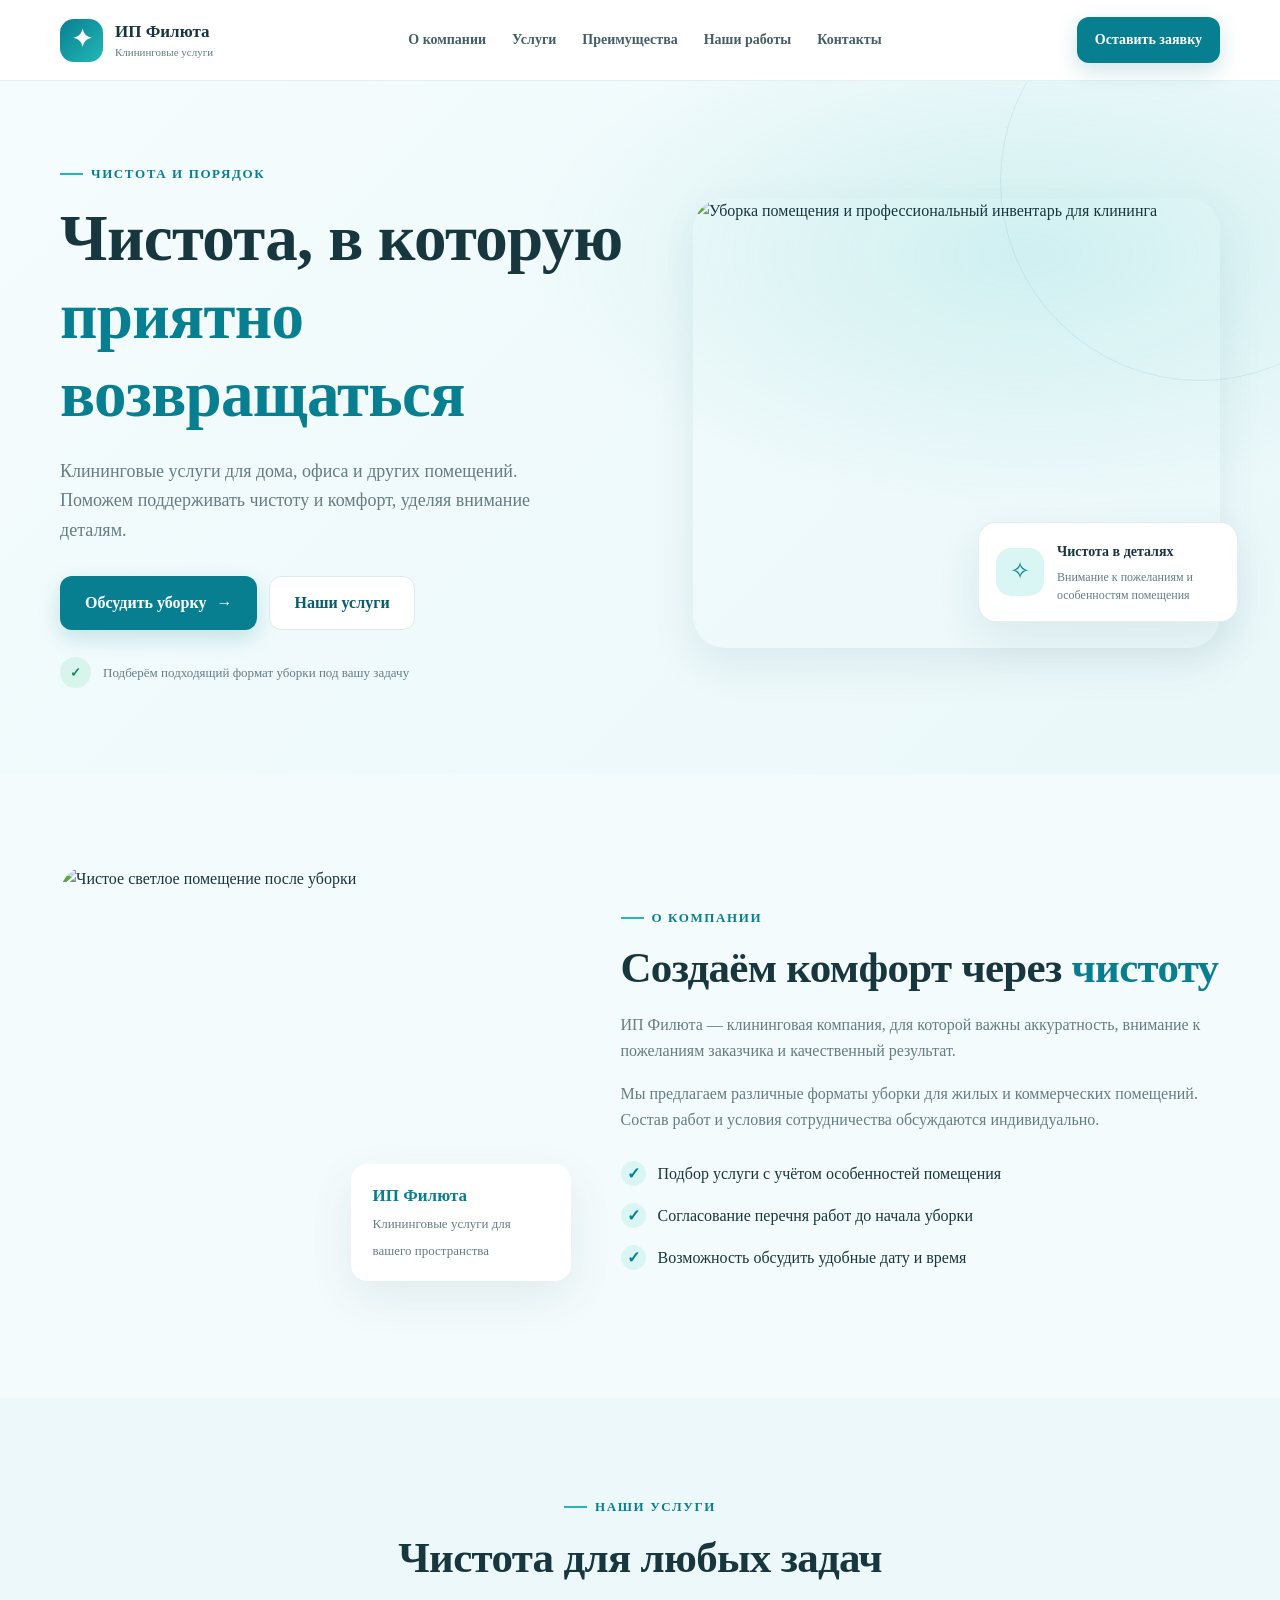
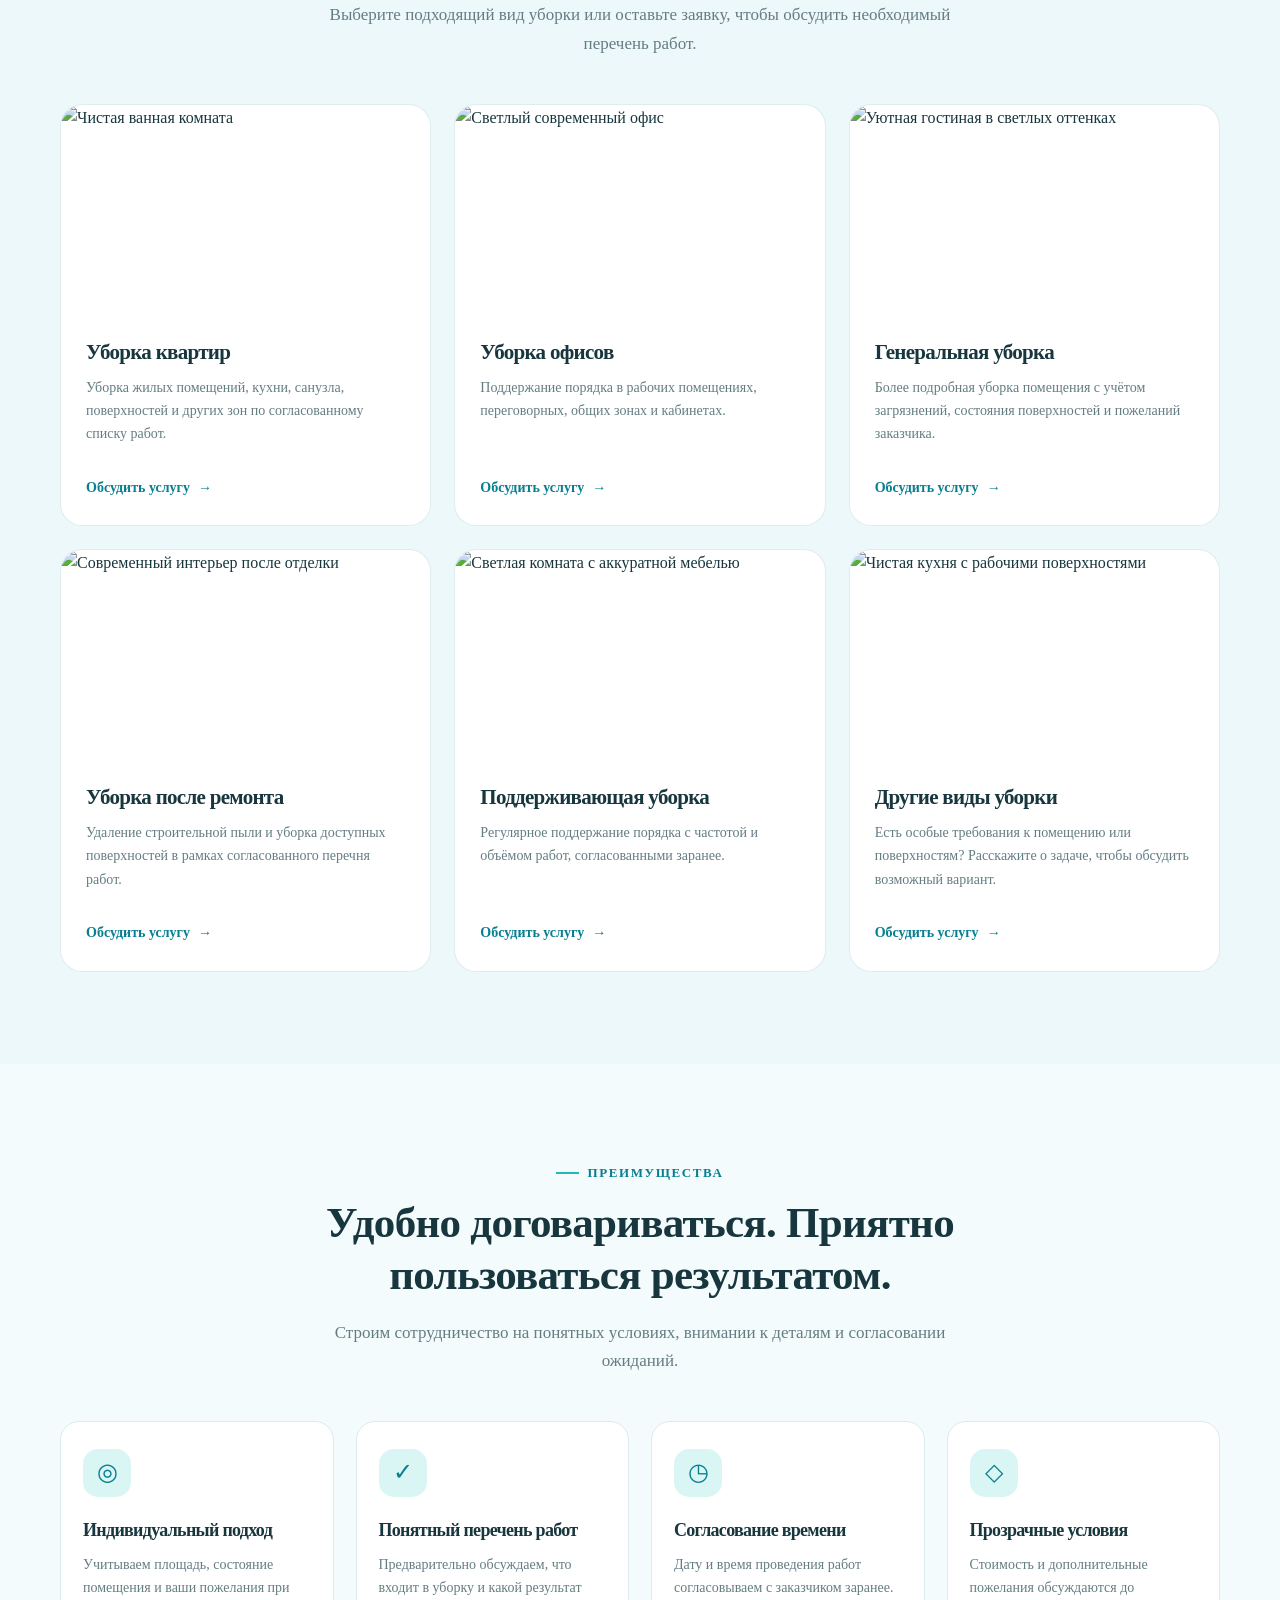
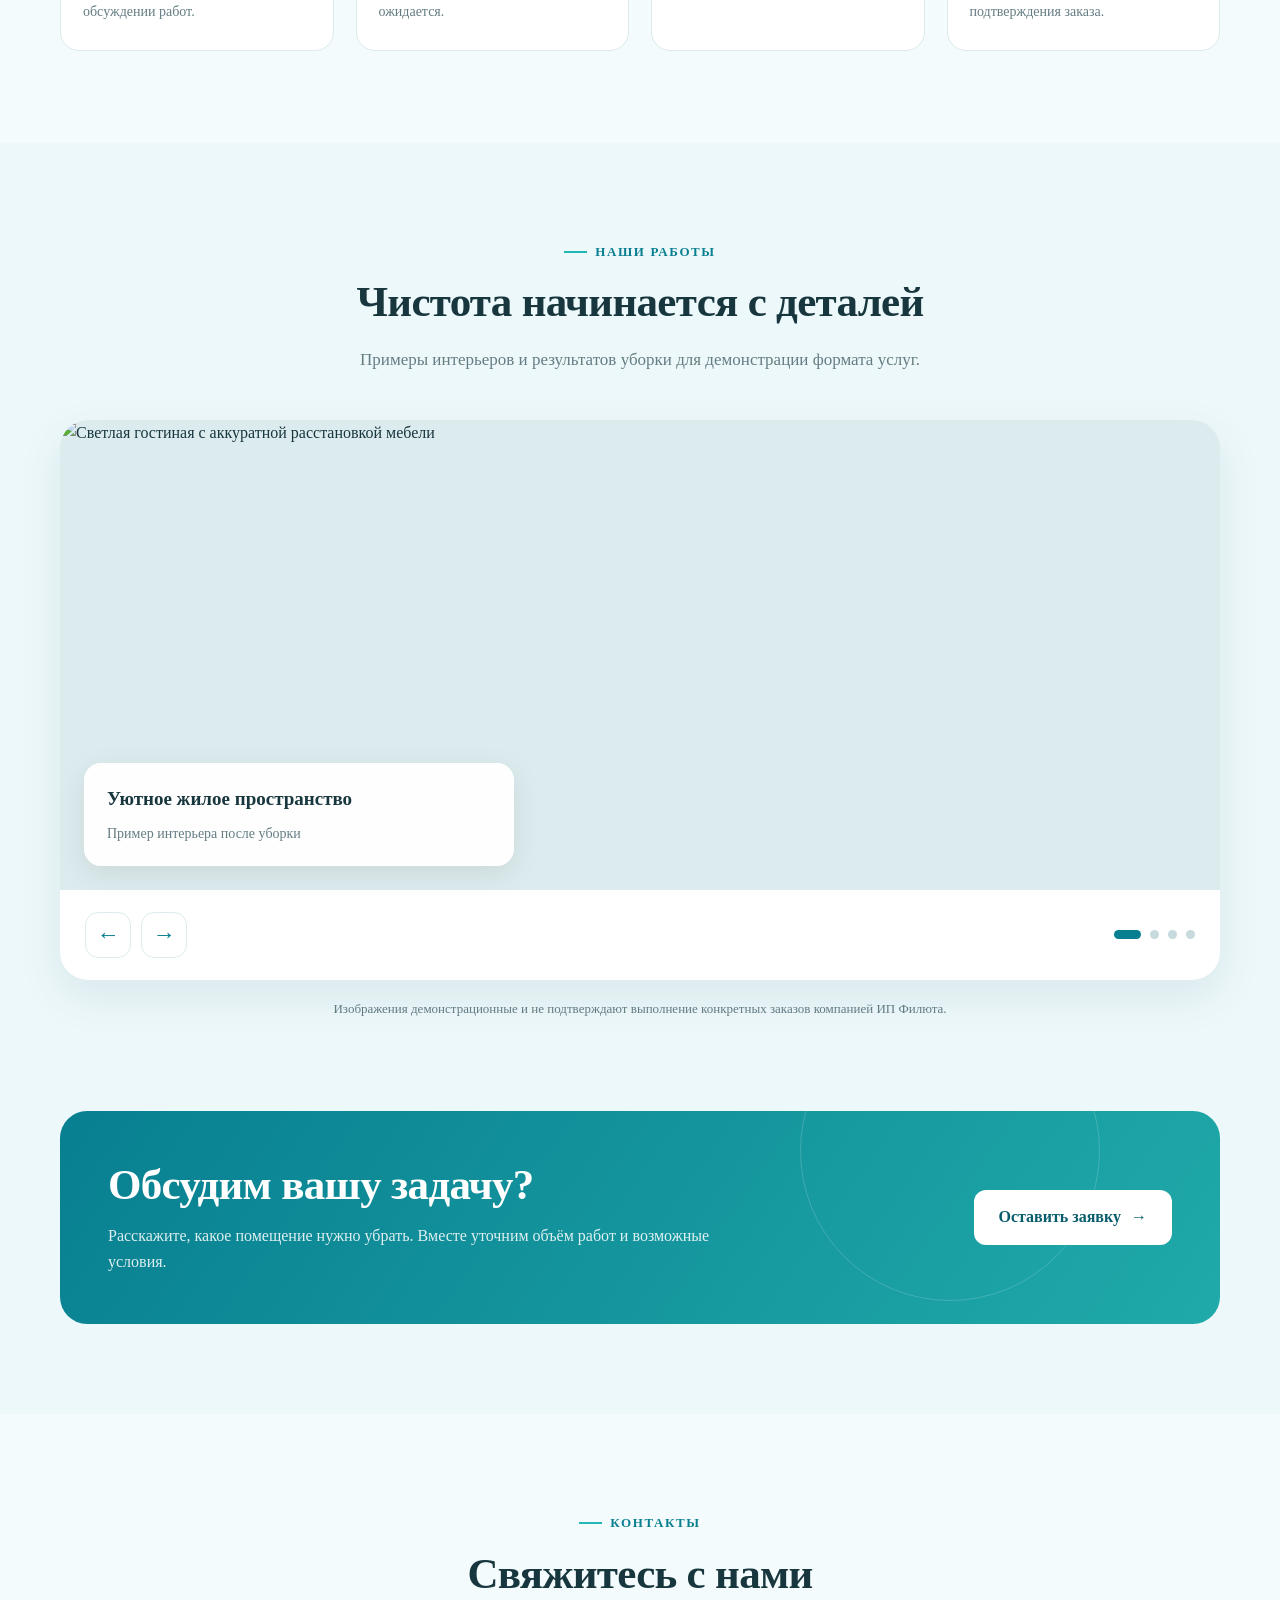
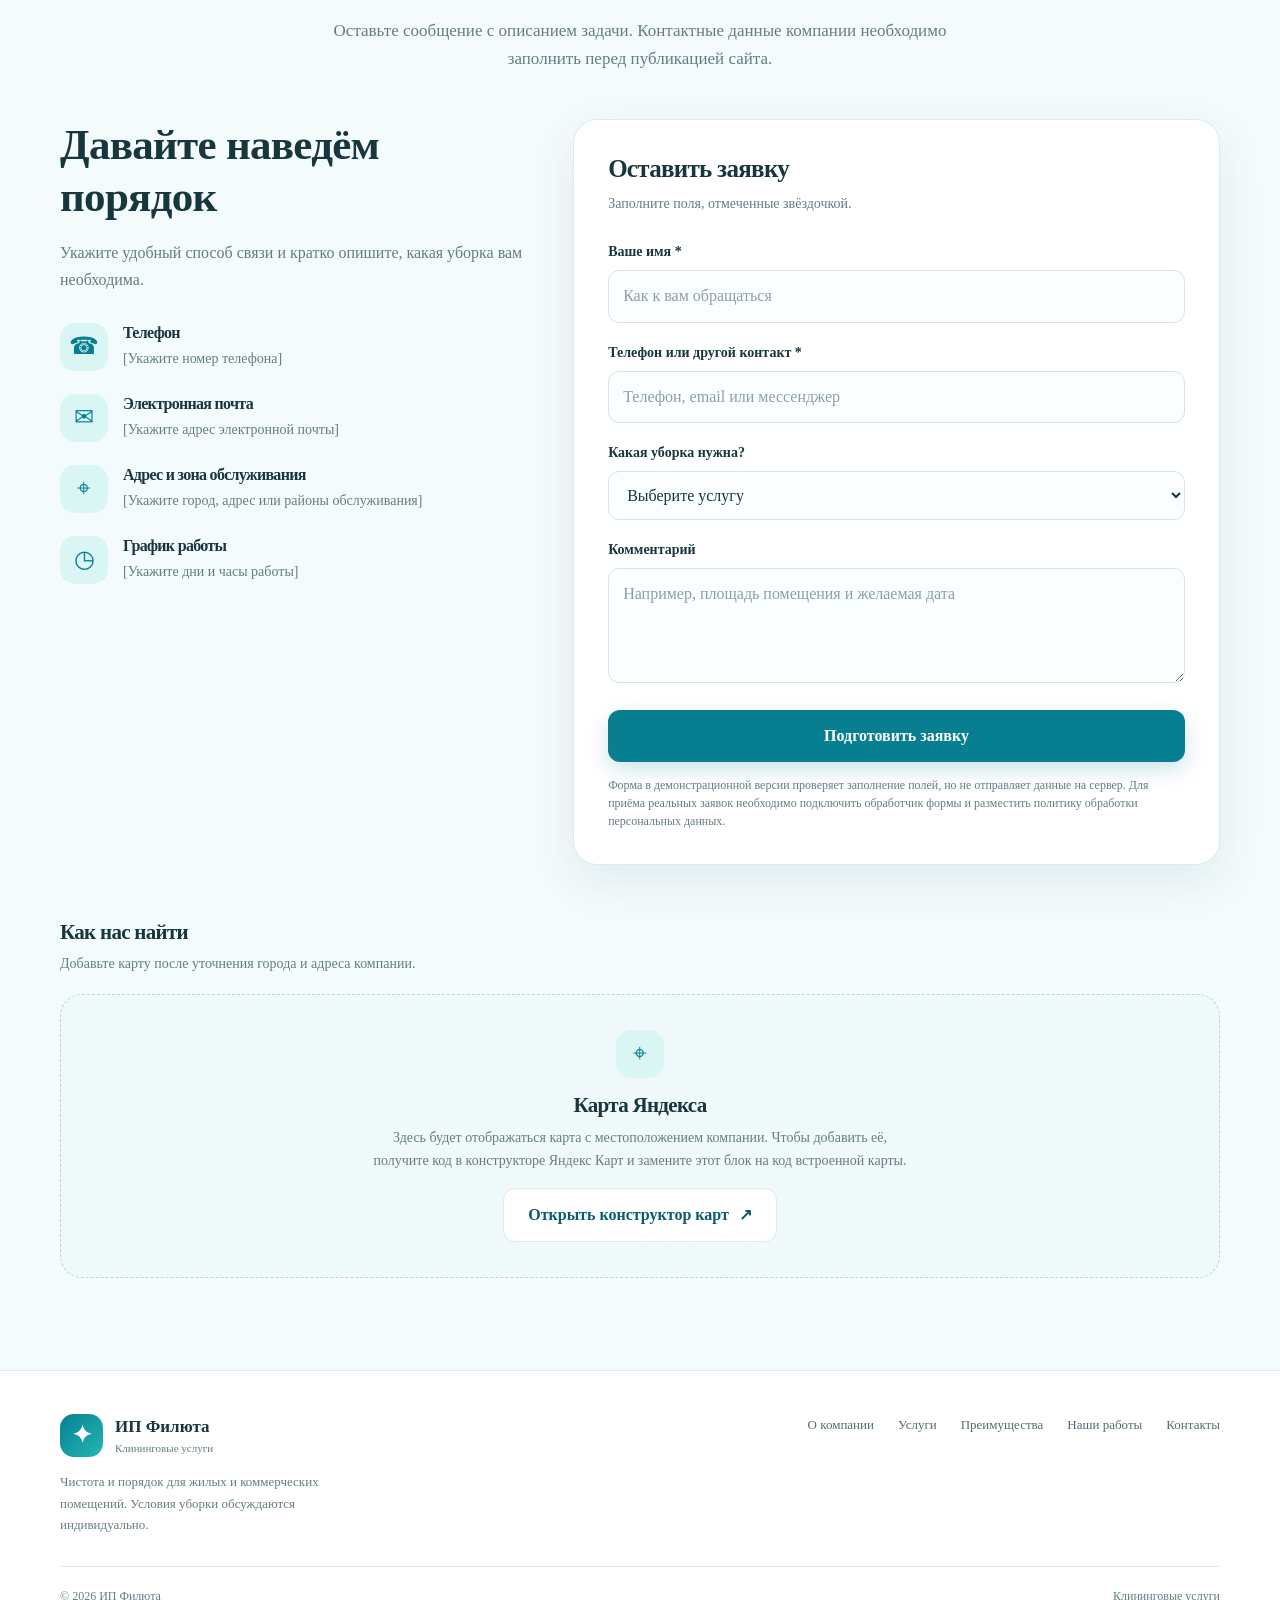
==== AI-agents/FilutaClean/index.html @ 4705d9d1 "Initial commit: Лендинг для клининговой компании" ====
<!DOCTYPE html>
<html lang="ru">
<head>
    <meta charset="UTF-8">
    <meta name="viewport" content="width=device-width, initial-scale=1.0">

    <title>ИП Филюта — профессиональная уборка помещений</title>
    <meta name="description" content="Клининговые услуги от ИП Филюта. Уборка квартир, домов, офисов и помещений. Оставьте заявку, чтобы обсудить условия и стоимость.">
    <meta name="theme-color" content="#f4fbfc">
    <link rel="stylesheet" href="style.css">
</head>

<body>
    <header class="header">
        <div class="container header-inner">
            <a class="logo" href="#home" aria-label="ИП Филюта — на главную">
                <span class="logo-mark" aria-hidden="true">✦</span>
                <span class="logo-text">
                    <strong>ИП Филюта</strong>
                    <span>Клининговые услуги</span>
                </span>
            </a>

            <nav class="nav" id="main-nav" aria-label="Основная навигация">
                <a href="#about">О компании</a>
                <a href="#services">Услуги</a>
                <a href="#advantages">Преимущества</a>
                <a href="#portfolio">Наши работы</a>
                <a href="#contacts">Контакты</a>
            </nav>

            <a class="btn btn-primary header-cta" href="#contacts">
                Оставить заявку
            </a>

            <button
                class="menu-toggle"
                id="menu-toggle"
                type="button"
                aria-label="Открыть меню"
                aria-controls="main-nav"
                aria-expanded="false"
            >
                <span aria-hidden="true">☰</span>
            </button>
        </div>
    </header>

    <main>
        <section class="hero" id="home">
            <div class="container hero-grid">
                <div class="hero-copy reveal">
                    <span class="eyebrow">Чистота и порядок</span>

                    <h1>
                        Чистота, в которую
                        <span>приятно возвращаться</span>
                    </h1>

                    <p>
                        Клининговые услуги для дома, офиса и других помещений.
                        Поможем поддерживать чистоту и комфорт, уделяя внимание
                        деталям.
                    </p>

                    <div class="hero-actions">
                        <a class="btn btn-primary" href="#contacts">
                            Обсудить уборку <span aria-hidden="true">→</span>
                        </a>
                        <a class="btn btn-outline" href="#services">
                            Наши услуги
                        </a>
                    </div>

                    <div class="hero-note">
                        <span class="hero-note-mark" aria-hidden="true">✓</span>
                        <span>Подберём подходящий формат уборки под вашу задачу</span>
                    </div>
                </div>

                <div class="hero-visual reveal">
                    <img
                        class="hero-image"
                        src="https://images.unsplash.com/photo-1581578731548-c64695cc6952?auto=format&fit=crop&w=1000&q=85"
                        alt="Уборка помещения и профессиональный инвентарь для клининга"
                        fetchpriority="high"
                    >

                    <div class="hero-floating">
                        <span class="icon" aria-hidden="true">✧</span>
                        <div>
                            <strong>Чистота в деталях</strong>
                            <p>Внимание к пожеланиям и особенностям помещения</p>
                        </div>
                    </div>
                </div>
            </div>
        </section>

        <section class="section" id="about">
            <div class="container about-grid">
                <div class="about-visual reveal">
                    <img
                        class="about-image"
                        src="https://images.unsplash.com/photo-1527515637462-cff94eecc1ac?auto=format&fit=crop&w=900&q=85"
                        alt="Чистое светлое помещение после уборки"
                        loading="lazy"
                    >

                    <div class="about-label">
                        <strong>ИП Филюта</strong>
                        <span>Клининговые услуги для вашего пространства</span>
                    </div>
                </div>

                <div class="about-copy reveal">
                    <span class="eyebrow">О компании</span>
                    <h2>Создаём комфорт через <span class="text-accent">чистоту</span></h2>

                    <p>
                        ИП Филюта — клининговая компания, для которой важны
                        аккуратность, внимание к пожеланиям заказчика и
                        качественный результат.
                    </p>

                    <p>
                        Мы предлагаем различные форматы уборки для жилых и
                        коммерческих помещений. Состав работ и условия
                        сотрудничества обсуждаются индивидуально.
                    </p>

                    <ul class="about-list">
                        <li>
                            <span class="check" aria-hidden="true">✓</span>
                            <span>Подбор услуги с учётом особенностей помещения</span>
                        </li>
                        <li>
                            <span class="check" aria-hidden="true">✓</span>
                            <span>Согласование перечня работ до начала уборки</span>
                        </li>
                        <li>
                            <span class="check" aria-hidden="true">✓</span>
                            <span>Возможность обсудить удобные дату и время</span>
                        </li>
                    </ul>
                </div>
            </div>
        </section>

        <section class="section services" id="services">
            <div class="container">
                <div class="section-heading reveal">
                    <span class="eyebrow">Наши услуги</span>
                    <h2>Чистота для любых задач</h2>
                    <p>
                        Выберите подходящий вид уборки или оставьте заявку,
                        чтобы обсудить необходимый перечень работ.
                    </p>
                </div>

                <div class="services-grid">
                    <article class="service-card reveal">
                        <img
                            class="service-image"
                            src="https://images.unsplash.com/photo-1584622650111-993a426fbf0a?auto=format&fit=crop&w=800&q=80"
                            alt="Чистая ванная комната"
                            loading="lazy"
                        >
                        <div class="service-content">
                            <h3>Уборка квартир</h3>
                            <p>
                                Уборка жилых помещений, кухни, санузла,
                                поверхностей и других зон по согласованному
                                списку работ.
                            </p>
                            <a class="service-link" href="#contacts" data-service="Уборка квартир">
                                Обсудить услугу <span aria-hidden="true">→</span>
                            </a>
                        </div>
                    </article>

                    <article class="service-card reveal">
                        <img
                            class="service-image"
                            src="https://images.unsplash.com/photo-1497366754035-f200968a6e72?auto=format&fit=crop&w=800&q=80"
                            alt="Светлый современный офис"
                            loading="lazy"
                        >
                        <div class="service-content">
                            <h3>Уборка офисов</h3>
                            <p>
                                Поддержание порядка в рабочих помещениях,
                                переговорных, общих зонах и кабинетах.
                            </p>
                            <a class="service-link" href="#contacts" data-service="Уборка офисов">
                                Обсудить услугу <span aria-hidden="true">→</span>
                            </a>
                        </div>
                    </article>

                    <article class="service-card reveal">
                        <img
                            class="service-image"
                            src="https://images.unsplash.com/photo-1600210492486-724fe5c67fb0?auto=format&fit=crop&w=800&q=80"
                            alt="Уютная гостиная в светлых оттенках"
                            loading="lazy"
                        >
                        <div class="service-content">
                            <h3>Генеральная уборка</h3>
                            <p>
                                Более подробная уборка помещения с учётом
                                загрязнений, состояния поверхностей и
                                пожеланий заказчика.
                            </p>
                            <a class="service-link" href="#contacts" data-service="Генеральная уборка">
                                Обсудить услугу <span aria-hidden="true">→</span>
                            </a>
                        </div>
                    </article>

                    <article class="service-card reveal">
                        <img
                            class="service-image"
                            src="https://images.unsplash.com/photo-1600607687939-ce8a6c25118c?auto=format&fit=crop&w=800&q=80"
                            alt="Современный интерьер после отделки"
                            loading="lazy"
                        >
                        <div class="service-content">
                            <h3>Уборка после ремонта</h3>
                            <p>
                                Удаление строительной пыли и уборка доступных
                                поверхностей в рамках согласованного перечня
                                работ.
                            </p>
                            <a class="service-link" href="#contacts" data-service="Уборка после ремонта">
                                Обсудить услугу <span aria-hidden="true">→</span>
                            </a>
                        </div>
                    </article>

                    <article class="service-card reveal">
                        <img
                            class="service-image"
                            src="https://images.unsplash.com/photo-1600566753086-00f18fb6b3ea?auto=format&fit=crop&w=800&q=80"
                            alt="Светлая комната с аккуратной мебелью"
                            loading="lazy"
                        >
                        <div class="service-content">
                            <h3>Поддерживающая уборка</h3>
                            <p>
                                Регулярное поддержание порядка с частотой
                                и объёмом работ, согласованными заранее.
                            </p>
                            <a class="service-link" href="#contacts" data-service="Поддерживающая уборка">
                                Обсудить услугу <span aria-hidden="true">→</span>
                            </a>
                        </div>
                    </article>

                    <article class="service-card reveal">
                        <img
                            class="service-image"
                            src="https://images.unsplash.com/photo-1556911220-e15b29be8c8f?auto=format&fit=crop&w=800&q=80"
                            alt="Чистая кухня с рабочими поверхностями"
                            loading="lazy"
                        >
                        <div class="service-content">
                            <h3>Другие виды уборки</h3>
                            <p>
                                Есть особые требования к помещению или
                                поверхностям? Расскажите о задаче, чтобы
                                обсудить возможный вариант.
                            </p>
                            <a class="service-link" href="#contacts" data-service="Индивидуальная уборка">
                                Обсудить услугу <span aria-hidden="true">→</span>
                            </a>
                        </div>
                    </article>
                </div>
            </div>
        </section>

        <section class="section" id="advantages">
            <div class="container">
                <div class="section-heading reveal">
                    <span class="eyebrow">Преимущества</span>
                    <h2>Удобно договариваться. Приятно пользоваться результатом.</h2>
                    <p>
                        Строим сотрудничество на понятных условиях,
                        внимании к деталям и согласовании ожиданий.
                    </p>
                </div>

                <div class="advantages-grid">
                    <article class="advantage-card reveal">
                        <span class="icon" aria-hidden="true">◎</span>
                        <h3>Индивидуальный подход</h3>
                        <p>
                            Учитываем площадь, состояние помещения и ваши
                            пожелания при обсуждении работ.
                        </p>
                    </article>

                    <article class="advantage-card reveal">
                        <span class="icon" aria-hidden="true">✓</span>
                        <h3>Понятный перечень работ</h3>
                        <p>
                            Предварительно обсуждаем, что входит в уборку
                            и какой результат ожидается.
                        </p>
                    </article>

                    <article class="advantage-card reveal">
                        <span class="icon" aria-hidden="true">◷</span>
                        <h3>Согласование времени</h3>
                        <p>
                            Дату и время проведения работ согласовываем
                            с заказчиком заранее.
                        </p>
                    </article>

                    <article class="advantage-card reveal">
                        <span class="icon" aria-hidden="true">◇</span>
                        <h3>Прозрачные условия</h3>
                        <p>
                            Стоимость и дополнительные пожелания обсуждаются
                            до подтверждения заказа.
                        </p>
                    </article>
                </div>
            </div>
        </section>

        <section class="section portfolio" id="portfolio">
            <div class="container">
                <div class="section-heading reveal">
                    <span class="eyebrow">Наши работы</span>
                    <h2>Чистота начинается с деталей</h2>
                    <p>
                        Примеры интерьеров и результатов уборки для
                        демонстрации формата услуг.
                    </p>
                </div>

                <div
                    class="carousel reveal"
                    id="portfolio-carousel"
                    aria-roledescription="карусель"
                    aria-label="Галерея примеров уборки"
                >
                    <div class="carousel-track" id="carousel-track">
                        <div
                            class="carousel-slide"
                            role="group"
                            aria-roledescription="слайд"
                            aria-label="1 из 4"
                        >
                            <img
                                src="https://images.unsplash.com/photo-1600210492486-724fe5c67fb0?auto=format&fit=crop&w=1400&q=85"
                                alt="Светлая гостиная с аккуратной расстановкой мебели"
                                loading="lazy"
                            >
                            <div class="slide-caption">
                                <strong>Уютное жилое пространство</strong>
                                <span>Пример интерьера после уборки</span>
                            </div>
                        </div>

                        <div
                            class="carousel-slide"
                            role="group"
                            aria-roledescription="слайд"
                            aria-label="2 из 4"
                        >
                            <img
                                src="https://images.unsplash.com/photo-1584622650111-993a426fbf0a?auto=format&fit=crop&w=1400&q=85"
                                alt="Чистая ванная комната со светлой отделкой"
                                loading="lazy"
                            >
                            <div class="slide-caption">
                                <strong>Аккуратность в каждой зоне</strong>
                                <span>Пример чистого санузла</span>
                            </div>
                        </div>

                        <div
                            class="carousel-slide"
                            role="group"
                            aria-roledescription="слайд"
                            aria-label="3 из 4"
                        >
                            <img
                                src="https://images.unsplash.com/photo-1497366754035-f200968a6e72?auto=format&fit=crop&w=1400&q=85"
                                alt="Светлый офис с рабочими столами и окнами"
                                loading="lazy"
                            >
                            <div class="slide-caption">
                                <strong>Порядок в рабочем пространстве</strong>
                                <span>Пример офисного интерьера</span>
                            </div>
                        </div>

                        <div
                            class="carousel-slide"
                            role="group"
                            aria-roledescription="слайд"
                            aria-label="4 из 4"
                        >
                            <img
                                src="https://images.unsplash.com/photo-1600566753086-00f18fb6b3ea?auto=format&fit=crop&w=1400&q=85"
                                alt="Ухоженный современный интерьер дома"
                                loading="lazy"
                            >
                            <div class="slide-caption">
                                <strong>Свежесть и визуальный порядок</strong>
                                <span>Пример ухоженного интерьера</span>
                            </div>
                        </div>
                    </div>

                    <div class="carousel-controls">
                        <div class="carousel-buttons">
                            <button
                                class="carousel-button"
                                id="carousel-prev"
                                type="button"
                                aria-label="Предыдущий слайд"
                            >←</button>

                            <button
                                class="carousel-button"
                                id="carousel-next"
                                type="button"
                                aria-label="Следующий слайд"
                            >→</button>
                        </div>

                        <div
                            class="carousel-dots"
                            id="carousel-dots"
                            aria-label="Выбрать слайд"
                        >
                            <button class="carousel-dot active" type="button" aria-label="Слайд 1" aria-current="true"></button>
                            <button class="carousel-dot" type="button" aria-label="Слайд 2"></button>
                            <button class="carousel-dot" type="button" aria-label="Слайд 3"></button>
                            <button class="carousel-dot" type="button" aria-label="Слайд 4"></button>
                        </div>
                    </div>
                </div>

                <p class="portfolio-note">
                    Изображения демонстрационные и не подтверждают выполнение
                    конкретных заказов компанией ИП Филюта.
                </p>
            </div>
        </section>

        <section class="cta">
            <div class="container">
                <div class="cta-panel reveal">
                    <div class="cta-copy">
                        <h2>Обсудим вашу задачу?</h2>
                        <p>
                            Расскажите, какое помещение нужно убрать.
                            Вместе уточним объём работ и возможные условия.
                        </p>
                    </div>

                    <a class="btn" href="#contacts">
                        Оставить заявку <span aria-hidden="true">→</span>
                    </a>
                </div>
            </div>
        </section>

        <section class="section" id="contacts">
            <div class="container">
                <div class="section-heading reveal">
                    <span class="eyebrow">Контакты</span>
                    <h2>Свяжитесь с нами</h2>
                    <p>
                        Оставьте сообщение с описанием задачи.
                        Контактные данные компании необходимо заполнить
                        перед публикацией сайта.
                    </p>
                </div>

                <div class="contacts-grid">
                    <div class="contacts-copy reveal">
                        <h2>Давайте наведём порядок</h2>
                        <p>
                            Укажите удобный способ связи и кратко опишите,
                            какая уборка вам необходима.
                        </p>

                        <div class="contact-list">
                            <div class="contact-item">
                                <span class="icon" aria-hidden="true">☎</span>
                                <div>
                                    <h3>Телефон</h3>
                                    <p>
                                        <a href="tel:REPLACE_WITH_PHONE">
                                            [Укажите номер телефона]
                                        </a>
                                    </p>
                                </div>
                            </div>

                            <div class="contact-item">
                                <span class="icon" aria-hidden="true">✉</span>
                                <div>
                                    <h3>Электронная почта</h3>
                                    <p>
                                        <a href="mailto:REPLACE_WITH_EMAIL">
                                            [Укажите адрес электронной почты]
                                        </a>
                                    </p>
                                </div>
                            </div>

                            <div class="contact-item">
                                <span class="icon" aria-hidden="true">⌖</span>
                                <div>
                                    <h3>Адрес и зона обслуживания</h3>
                                    <p>[Укажите город, адрес или районы обслуживания]</p>
                                </div>
                            </div>

                            <div class="contact-item">
                                <span class="icon" aria-hidden="true">◷</span>
                                <div>
                                    <h3>График работы</h3>
                                    <p>[Укажите дни и часы работы]</p>
                                </div>
                            </div>
                        </div>
                    </div>

                    <form class="contact-form reveal" id="contact-form">
                        <h3>Оставить заявку</h3>
                        <p class="form-intro">
                            Заполните поля, отмеченные звёздочкой.
                        </p>

                        <div class="form-group">
                            <label for="client-name">Ваше имя *</label>
                            <input
                                type="text"
                                id="client-name"
                                name="name"
                                placeholder="Как к вам обращаться"
                                autocomplete="name"
                                minlength="2"
                                maxlength="100"
                                required
                            >
                        </div>

                        <div class="form-group">
                            <label for="client-phone">Телефон или другой контакт *</label>
                            <input
                                type="text"
                                id="client-phone"
                                name="contact"
                                placeholder="Телефон, email или мессенджер"
                                autocomplete="tel"
                                maxlength="150"
                                required
                            >
                        </div>

                        <div class="form-group">
                            <label for="client-service">Какая уборка нужна?</label>
                            <select id="client-service" name="service">
                                <option value="">Выберите услугу</option>
                                <option value="Уборка квартир">Уборка квартир</option>
                                <option value="Уборка офисов">Уборка офисов</option>
                                <option value="Генеральная уборка">Генеральная уборка</option>
                                <option value="Уборка после ремонта">Уборка после ремонта</option>
                                <option value="Поддерживающая уборка">Поддерживающая уборка</option>
                                <option value="Индивидуальная уборка">Другой вариант</option>
                            </select>
                        </div>

                        <div class="form-group">
                            <label for="client-message">Комментарий</label>
                            <textarea
                                id="client-message"
                                name="message"
                                placeholder="Например, площадь помещения и желаемая дата"
                                maxlength="2000"
                            ></textarea>
                        </div>

                        <button class="btn btn-primary form-submit" type="submit">
                            Подготовить заявку
                        </button>

                        <p class="form-privacy">
                            Форма в демонстрационной версии проверяет заполнение
                            полей, но не отправляет данные на сервер. Для приёма
                            реальных заявок необходимо подключить обработчик
                            формы и разместить политику обработки персональных
                            данных.
                        </p>

                        <div
                            class="form-status"
                            id="form-status"
                            role="status"
                            aria-live="polite"
                            hidden
                        ></div>
                    </form>
                </div>

                <div class="map-section reveal">
                    <div class="map-heading">
                        <h3>Как нас найти</h3>
                        <p>
                            Добавьте карту после уточнения города и адреса компании.
                        </p>
                    </div>
                            
                    <div class="map-placeholder" id="map-placeholder">
                        <div>
                            <span class="icon" aria-hidden="true">⌖</span>
                            <h3>Карта Яндекса</h3>
                            <p>
                                Здесь будет отображаться карта с местоположением
                                компании. Чтобы добавить её, получите код
                                в конструкторе Яндекс Карт и замените этот блок
                                на код встроенной карты.
                            </p>
                            <a
                                class="btn btn-outline"
                                href="https://yandex.ru/map-constructor/"
                                target="_blank"
                                rel="noopener noreferrer"
                            >
                                Открыть конструктор карт
                                <span aria-hidden="true">↗</span>
                            </a>
                        </div>
                    </div>
                </div>
            </div>
        </section>
    </main>

    <footer class="footer">
        <div class="container">
            <div class="footer-top">
                <div>
                    <a class="logo" href="#home" aria-label="ИП Филюта — на главную">
                        <span class="logo-mark" aria-hidden="true">✦</span>
                        <span class="logo-text">
                            <strong>ИП Филюта</strong>
                            <span>Клининговые услуги</span>
                        </span>
                    </a>

                    <p class="footer-description">
                        Чистота и порядок для жилых и коммерческих помещений.
                        Условия уборки обсуждаются индивидуально.
                    </p>
                </div>

                <nav class="footer-nav" aria-label="Навигация в подвале">
                    <a href="#about">О компании</a>
                    <a href="#services">Услуги</a>
                    <a href="#advantages">Преимущества</a>
                    <a href="#portfolio">Наши работы</a>
                    <a href="#contacts">Контакты</a>
                </nav>
            </div>

            <div class="footer-bottom">
                <p>© <span id="current-year"></span> ИП Филюта</p>
                <p>Клининговые услуги</p>
            </div>
        </div>
    </footer>
    <script src="script.js"></script>
</body>
</html>
---- AI-agents/FilutaClean/style.css ----
:root {
            --primary: #087f91;
            --primary-dark: #075d6b;
            --secondary: #22b8b5;
            --accent: #d9f6f4;
            --background: #f4fbfc;
            --surface: #ffffff;
            --text: #17363d;
            --muted: #647d83;
            --border: #dcebed;
            --shadow: 0 16px 45px rgba(18, 83, 95, 0.09);
            --radius: 22px;
            --container: 1160px;
        }

        *,
        *::before,
        *::after {
            box-sizing: border-box;
        }

        html {
            scroll-behavior: smooth;
            scroll-padding-top: 100px;
        }

        body {
            margin: 0;
            font-family: "Courier View";
            color: var(--text);
            background: var(--background);
            line-height: 1.65;
            -webkit-font-smoothing: antialiased;
        }

        body.menu-open {
            overflow: hidden;
        }

        img {
            display: block;
            max-width: 100%;
        }

        a {
            color: inherit;
            text-decoration: none;
        }

        button,
        input,
        textarea,
        select {
            font: inherit;
        }

        button,
        a {
            -webkit-tap-highlight-color: transparent;
        }

        button {
            cursor: pointer;
        }

        a:focus-visible,
        button:focus-visible,
        input:focus-visible,
        textarea:focus-visible,
        select:focus-visible {
            outline: 3px solid #18b8bd;
            outline-offset: 4px;
        }

        section[id] {
            scroll-margin-top: 95px;
        }

        .container {
            width: min(var(--container), calc(100% - 40px));
            margin-inline: auto;
        }

        .section {
            padding: 92px 0;
        }

        .section-heading {
            max-width: 680px;
            margin: 0 auto 46px;
            text-align: center;
        }

        .eyebrow {
            display: inline-flex;
            align-items: center;
            gap: 8px;
            margin-bottom: 14px;
            color: var(--primary);
            font-size: 13px;
            font-weight: 800;
            letter-spacing: 1.6px;
            text-transform: uppercase;
        }

        .eyebrow::before {
            width: 23px;
            height: 2px;
            background: var(--secondary);
            content: "";
        }

        h1,
        h2,
        h3,
        p {
            margin-top: 0;
        }

        h1,
        h2,
        h3 {
            line-height: 1.2;
            letter-spacing: -0.7px;
        }

        h1 {
            margin-bottom: 24px;
            font-size: clamp(36px, 5.4vw, 65px);
        }

        h2 {
            margin-bottom: 18px;
            font-size: clamp(29px, 3.8vw, 43px);
        }

        h3 {
            font-size: 21px;
        }

        .section-heading p {
            margin-bottom: 0;
            color: var(--muted);
            font-size: 17px;
        }

        .text-accent {
            color: var(--primary);
        }

        .btn {
            display: inline-flex;
            min-height: 52px;
            align-items: center;
            justify-content: center;
            gap: 10px;
            padding: 13px 24px;
            border: 1px solid transparent;
            border-radius: 12px;
            font-weight: 700;
            text-align: center;
            transition:
                background 0.2s ease,
                color 0.2s ease,
                transform 0.2s ease,
                box-shadow 0.2s ease;
        }

        .btn:hover {
            transform: translateY(-2px);
        }

        .btn-primary {
            color: #ffffff;
            background: var(--primary);
            box-shadow: 0 8px 22px rgba(8, 127, 145, 0.2);
        }

        .btn-primary:hover {
            background: var(--primary-dark);
            box-shadow: 0 12px 28px rgba(8, 127, 145, 0.25);
        }

        .btn-outline {
            border-color: var(--border);
            background: #ffffff;
            color: var(--primary-dark);
        }

        .btn-outline:hover {
            border-color: var(--secondary);
            background: #f0fbfa;
        }

        .icon {
            display: inline-grid;
            width: 48px;
            height: 48px;
            flex: 0 0 48px;
            place-items: center;
            border-radius: 15px;
            background: var(--accent);
            color: var(--primary);
            font-size: 24px;
        }

        /* Шапка */

        .header {
            position: sticky;
            z-index: 100;
            top: 0;
            border-bottom: 1px solid rgba(220, 235, 237, 0.8);
            background: rgba(255, 255, 255, 0.94);
            backdrop-filter: blur(16px);
        }

        .header-inner {
            display: flex;
            min-height: 80px;
            align-items: center;
            justify-content: space-between;
            gap: 25px;
        }

        .logo {
            display: inline-flex;
            align-items: center;
            gap: 12px;
            flex-shrink: 0;
        }

        .logo-mark {
            display: grid;
            width: 43px;
            height: 43px;
            place-items: center;
            border-radius: 14px;
            background: linear-gradient(135deg, var(--primary), var(--secondary));
            color: #ffffff;
            font-size: 24px;
            font-weight: 800;
        }

        .logo-text {
            display: flex;
            flex-direction: column;
            line-height: 1.25;
        }

        .logo-text strong {
            font-size: 17px;
        }

        .logo-text span {
            margin-top: 4px;
            color: var(--muted);
            font-size: 11px;
        }

        .nav {
            display: flex;
            align-items: center;
            gap: 26px;
        }

        .nav a {
            color: #425f65;
            font-size: 14px;
            font-weight: 600;
            transition: color 0.2s ease;
        }

        .nav a:hover {
            color: var(--primary);
        }

        .header-cta {
            min-height: 44px;
            padding: 10px 17px;
            font-size: 14px;
        }

        .menu-toggle {
            display: none;
            width: 44px;
            height: 44px;
            align-items: center;
            justify-content: center;
            border: 1px solid var(--border);
            border-radius: 12px;
            background: #ffffff;
            color: var(--text);
            font-size: 24px;
        }

        /* Главный экран */

        .hero {
            position: relative;
            overflow: hidden;
            padding: 76px 0 86px;
            background:
                radial-gradient(ellipse at 80% 25%, rgba(34, 184, 181, 0.15), transparent 34%),
                linear-gradient(135deg, #f5fcfd 0%, #eaf8fa 100%);
        }

        .hero::before {
            position: absolute;
            top: -100px;
            right: -120px;
            width: 400px;
            height: 400px;
            border: 1px solid rgba(8, 127, 145, 0.1);
            border-radius: 50%;
            content: "";
        }

        .hero-grid {
            position: relative;
            display: grid;
            grid-template-columns: 1fr 0.92fr;
            align-items: center;
            gap: 60px;
        }

        .hero-copy {
            max-width: 620px;
        }

        .hero-copy h1 span {
            color: var(--primary);
        }

        .hero-copy > p {
            max-width: 530px;
            margin-bottom: 30px;
            color: var(--muted);
            font-size: 18px;
        }

        .hero-actions {
            display: flex;
            flex-wrap: wrap;
            gap: 12px;
        }

        .hero-note {
            display: flex;
            align-items: center;
            gap: 12px;
            margin-top: 27px;
            color: var(--muted);
            font-size: 13px;
        }

        .hero-note-mark {
            display: grid;
            width: 31px;
            height: 31px;
            flex: 0 0 31px;
            place-items: center;
            border-radius: 50%;
            background: #d7f5eb;
            color: #148765;
            font-weight: 800;
        }

        .hero-visual {
            position: relative;
            min-width: 0;
        }

        .hero-image {
            width: 100%;
            height: 450px;
            border-radius: 32px;
            object-fit: cover;
            box-shadow: var(--shadow);
        }

        .hero-floating {
            position: absolute;
            right: -18px;
            bottom: 26px;
            display: flex;
            max-width: 260px;
            align-items: center;
            gap: 13px;
            padding: 17px;
            border: 1px solid rgba(220, 235, 237, 0.8);
            border-radius: 18px;
            background: #ffffff;
            box-shadow: var(--shadow);
        }

        .hero-floating strong {
            display: block;
            font-size: 14px;
        }

        .hero-floating p {
            margin: 4px 0 0;
            color: var(--muted);
            font-size: 12px;
            line-height: 1.5;
        }

        /* О компании */

        .about-grid {
            display: grid;
            grid-template-columns: 0.9fr 1.1fr;
            align-items: center;
            gap: 70px;
        }

        .about-visual {
            position: relative;
        }

        .about-image {
            width: 100%;
            height: 440px;
            border-radius: 28px;
            object-fit: cover;
        }

        .about-label {
            position: absolute;
            right: -20px;
            bottom: 25px;
            max-width: 220px;
            padding: 18px 22px;
            border-radius: 16px;
            background: #ffffff;
            box-shadow: var(--shadow);
        }

        .about-label strong {
            display: block;
            color: var(--primary);
            font-size: 17px;
        }

        .about-label span {
            color: var(--muted);
            font-size: 13px;
        }

        .about-copy > p {
            color: var(--muted);
            font-size: 16px;
        }

        .about-list {
            display: grid;
            gap: 16px;
            margin: 27px 0 0;
            padding: 0;
            list-style: none;
        }

        .about-list li {
            display: flex;
            align-items: flex-start;
            gap: 12px;
        }

        .check {
            display: grid;
            width: 25px;
            height: 25px;
            flex: 0 0 25px;
            place-items: center;
            border-radius: 50%;
            background: var(--accent);
            color: var(--primary);
            font-weight: 800;
        }

        /* Услуги */

        .services {
            background: #edf8fa;
        }

        .services-grid {
            display: grid;
            grid-template-columns: repeat(3, minmax(0, 1fr));
            gap: 23px;
        }

        .service-card {
            overflow: hidden;
            border: 1px solid rgba(220, 235, 237, 0.9);
            border-radius: var(--radius);
            background: #ffffff;
            transition:
                transform 0.25s ease,
                box-shadow 0.25s ease;
        }

        .service-card:hover {
            transform: translateY(-6px);
            box-shadow: var(--shadow);
        }

        .service-image {
            width: 100%;
            height: 210px;
            object-fit: cover;
        }

        .service-content {
            padding: 25px;
        }

        .service-content h3 {
            margin-bottom: 11px;
        }

        .service-content p {
            min-height: 78px;
            margin-bottom: 20px;
            color: var(--muted);
            font-size: 14px;
        }

        .service-link {
            display: inline-flex;
            align-items: center;
            gap: 8px;
            color: var(--primary);
            font-size: 14px;
            font-weight: 700;
        }

        .service-link:hover {
            color: var(--primary-dark);
        }

        /* Преимущества */

        .advantages-grid {
            display: grid;
            grid-template-columns: repeat(4, minmax(0, 1fr));
            gap: 22px;
        }

        .advantage-card {
            padding: 27px 22px;
            border: 1px solid var(--border);
            border-radius: 19px;
            background: #ffffff;
        }

        .advantage-card .icon {
            margin-bottom: 23px;
        }

        .advantage-card h3 {
            margin-bottom: 12px;
            font-size: 18px;
        }

        .advantage-card p {
            margin-bottom: 0;
            color: var(--muted);
            font-size: 14px;
        }

        /* Наши работы */

        .portfolio {
            background: #edf8fa;
        }

        .carousel {
            position: relative;
            overflow: hidden;
            border-radius: 28px;
            background: #ffffff;
            box-shadow: var(--shadow);
        }

        .carousel-track {
            display: flex;
            transition: transform 0.45s ease;
            will-change: transform;
        }

        .carousel-slide {
            position: relative;
            min-width: 100%;
            height: 470px;
            background: #dcebed;
        }

        .carousel-slide img {
            width: 100%;
            height: 100%;
            object-fit: cover;
        }

        .slide-caption {
            position: absolute;
            right: 24px;
            bottom: 24px;
            left: 24px;
            max-width: 430px;
            padding: 20px 23px;
            border-radius: 17px;
            background: rgba(255, 255, 255, 0.95);
            box-shadow: 0 8px 30px rgba(0, 0, 0, 0.08);
        }

        .slide-caption strong {
            display: block;
            margin-bottom: 5px;
            font-size: 19px;
        }

        .slide-caption span {
            color: var(--muted);
            font-size: 14px;
        }

        .carousel-controls {
            display: flex;
            align-items: center;
            justify-content: space-between;
            gap: 20px;
            padding: 22px 25px;
        }

        .carousel-buttons {
            display: flex;
            gap: 10px;
        }

        .carousel-button {
            display: grid;
            width: 46px;
            height: 46px;
            place-items: center;
            border: 1px solid var(--border);
            border-radius: 13px;
            background: #ffffff;
            color: var(--primary);
            font-size: 23px;
            transition: background 0.2s ease;
        }

        .carousel-button:hover {
            background: var(--accent);
        }

        .carousel-dots {
            display: flex;
            align-items: center;
            justify-content: center;
            gap: 9px;
        }

        .carousel-dot {
            width: 9px;
            height: 9px;
            padding: 0;
            border: 0;
            border-radius: 50%;
            background: #c7dadd;
            transition:
                width 0.2s ease,
                background 0.2s ease;
        }

        .carousel-dot.active {
            width: 27px;
            border-radius: 8px;
            background: var(--primary);
        }

        .portfolio-note {
            margin: 18px 0 0;
            color: var(--muted);
            font-size: 13px;
            text-align: center;
        }

        /* Призыв к действию */

        .cta {
            padding: 0 0 90px;
            background: #edf8fa;
        }

        .cta-panel {
            position: relative;
            overflow: hidden;
            display: flex;
            align-items: center;
            justify-content: space-between;
            gap: 30px;
            padding: 48px;
            border-radius: 27px;
            background: linear-gradient(125deg, #087f91, #20aaa9);
            color: #ffffff;
        }

        .cta-panel::after {
            position: absolute;
            top: -110px;
            right: 120px;
            width: 300px;
            height: 300px;
            border: 1px solid rgba(255, 255, 255, 0.17);
            border-radius: 50%;
            content: "";
        }

        .cta-copy {
            position: relative;
            z-index: 1;
            max-width: 620px;
        }

        .cta-copy h2 {
            margin-bottom: 12px;
        }

        .cta-copy p {
            margin-bottom: 0;
            color: rgba(255, 255, 255, 0.86);
        }

        .cta .btn {
            position: relative;
            z-index: 1;
            flex-shrink: 0;
            background: #ffffff;
            color: var(--primary-dark);
        }

        /* Контакты */

        .contacts-grid {
            display: grid;
            grid-template-columns: 0.85fr 1.15fr;
            gap: 35px;
            align-items: start;
        }

        .contacts-copy > p {
            color: var(--muted);
        }

        .contact-list {
            display: grid;
            gap: 23px;
            margin-top: 30px;
        }

        .contact-item {
            display: flex;
            align-items: flex-start;
            gap: 15px;
        }

        .contact-item h3 {
            margin-bottom: 5px;
            font-size: 16px;
        }

        .contact-item p,
        .contact-item a {
            margin-bottom: 0;
            color: var(--muted);
            font-size: 14px;
            overflow-wrap: anywhere;
        }

        .contact-item a:hover {
            color: var(--primary);
        }

        .contact-form {
            padding: 34px;
            border: 1px solid var(--border);
            border-radius: 24px;
            background: #ffffff;
            box-shadow: var(--shadow);
        }

        .contact-form h3 {
            margin-bottom: 8px;
            font-size: 25px;
        }

        .form-intro {
            margin-bottom: 25px;
            color: var(--muted);
            font-size: 14px;
        }

        .form-group {
            margin-bottom: 18px;
        }

        .form-group label {
            display: block;
            margin-bottom: 7px;
            font-size: 14px;
            font-weight: 700;
        }

        .form-group input,
        .form-group textarea,
        .form-group select {
            width: 100%;
            min-height: 49px;
            padding: 12px 14px;
            border: 1px solid #d5e4e7;
            border-radius: 11px;
            background: #fbfefe;
            color: var(--text);
            transition: border-color 0.2s ease;
        }

        .form-group textarea {
            min-height: 115px;
            resize: vertical;
        }

        .form-group input:focus,
        .form-group textarea:focus,
        .form-group select:focus {
            border-color: var(--primary);
        }

        .form-group input::placeholder,
        .form-group textarea::placeholder {
            color: #8ba0a5;
        }

        .form-submit {
            width: 100%;
            border: 0;
        }

        .form-privacy {
            margin: 14px 0 0;
            color: var(--muted);
            font-size: 12px;
            line-height: 1.5;
        }

        .form-status {
            margin: 16px 0 0;
            padding: 12px;
            border-radius: 10px;
            font-size: 14px;
        }

        .form-status.success {
            background: #e3f8ed;
            color: #12683f;
        }

        .form-status.error {
            background: #fff0ef;
            color: #a12a25;
        }

        .map-section {
            margin-top: 55px;
        }

        .map-heading {
            margin-bottom: 18px;
        }

        .map-heading h3 {
            margin-bottom: 7px;
        }

        .map-heading p {
            color: var(--muted);
            font-size: 14px;
        }

        .map-placeholder {
            display: grid;
            min-height: 280px;
            place-items: center;
            padding: 35px;
            border: 1px dashed #b9d6dc;
            border-radius: 22px;
            background:
                linear-gradient(rgba(239, 249, 250, 0.93), rgba(239, 249, 250, 0.93)),
                repeating-linear-gradient(
                    45deg,
                    #d8e9ec,
                    #d8e9ec 1px,
                    transparent 1px,
                    transparent 18px
                );
            text-align: center;
        }

        .map-placeholder .icon {
            margin: 0 auto 15px;
        }

        .map-placeholder h3 {
            margin-bottom: 8px;
        }

        .map-placeholder p {
            max-width: 540px;
            margin-bottom: 16px;
            color: var(--muted);
            font-size: 14px;
        }

        .map-placeholder code {
            padding: 3px 6px;
            border-radius: 5px;
            background: #e0eff1;
            font-size: 12px;
        }

        /* Подвал */

        .footer {
            padding: 43px 0 25px;
            border-top: 1px solid var(--border);
            background: #ffffff;
        }

        .footer-top {
            display: flex;
            align-items: flex-start;
            justify-content: space-between;
            gap: 35px;
            padding-bottom: 30px;
        }

        .footer-description {
            max-width: 300px;
            margin: 14px 0 0;
            color: var(--muted);
            font-size: 13px;
        }

        .footer-nav {
            display: flex;
            flex-wrap: wrap;
            gap: 15px 24px;
        }

        .footer-nav a {
            color: #526c72;
            font-size: 13px;
        }

        .footer-nav a:hover {
            color: var(--primary);
        }

        .footer-bottom {
            display: flex;
            align-items: center;
            justify-content: space-between;
            gap: 20px;
            padding-top: 20px;
            border-top: 1px solid var(--border);
            color: var(--muted);
            font-size: 12px;
        }

        .footer-bottom p {
            margin: 0;
        }

        /* Анимация появления */

        .reveal {
            opacity: 0;
            transform: translateY(18px);
            transition:
                opacity 0.65s ease,
                transform 0.65s ease;
        }

        .reveal.visible {
            opacity: 1;
            transform: translateY(0);
        }

        /* Адаптивность */

        @media (max-width: 1050px) {
            .nav {
                gap: 15px;
            }

            .nav a {
                font-size: 13px;
            }

            .header-cta {
                padding-inline: 12px;
            }

            .hero-grid {
                gap: 35px;
            }

            .advantages-grid {
                grid-template-columns: repeat(2, minmax(0, 1fr));
            }

            .about-grid {
                gap: 45px;
            }
        }

        @media (max-width: 800px) {
            .section {
                padding: 70px 0;
            }

            .header-inner {
                min-height: 72px;
            }

            .menu-toggle {
                display: inline-flex;
            }

            .header-cta {
                display: none;
            }

            .nav {
                position: fixed;
                top: 72px;
                right: 0;
                left: 0;
                display: none;
                max-height: calc(100dvh - 72px);
                overflow-y: auto;
                align-items: stretch;
                flex-direction: column;
                gap: 0;
                padding: 14px 20px 24px;
                border-bottom: 1px solid var(--border);
                background: #ffffff;
                box-shadow: 0 15px 25px rgba(23, 54, 61, 0.08);
            }

            .nav.open {
                display: flex;
            }

            .nav a {
                padding: 13px 5px;
                border-bottom: 1px solid #edf3f4;
                font-size: 15px;
            }

            .hero {
                padding: 55px 0 65px;
            }

            .hero-grid,
            .about-grid,
            .contacts-grid {
                grid-template-columns: 1fr;
            }

            .hero-grid {
                gap: 35px;
            }

            .hero-visual {
                max-width: 600px;
                width: 100%;
                margin: 0 auto;
            }

            .hero-image {
                height: 380px;
            }

            .about-grid {
                gap: 38px;
            }

            .about-visual {
                max-width: 600px;
                width: 100%;
                margin: 0 auto;
            }

            .about-image {
                height: 370px;
            }

            .about-label {
                right: 12px;
            }

            .services-grid {
                grid-template-columns: repeat(2, minmax(0, 1fr));
            }

            .carousel-slide {
                height: 390px;
            }

            .cta-panel {
                align-items: flex-start;
                flex-direction: column;
                padding: 35px;
            }

            .contacts-grid {
                gap: 35px;
            }

            .contact-form {
                padding: 28px;
            }
        }

        @media (max-width: 520px) {
            .container {
                width: min(100% - 30px, var(--container));
            }

            .section {
                padding: 56px 0;
            }

            .section-heading {
                margin-bottom: 30px;
            }

            .section-heading p {
                font-size: 15px;
            }

            h1 {
                font-size: 37px;
            }

            h2 {
                font-size: 30px;
            }

            .hero {
                padding-top: 43px;
            }

            .hero-copy > p {
                font-size: 16px;
            }

            .hero-actions {
                flex-direction: column;
                align-items: stretch;
            }

            .hero-actions .btn {
                width: 100%;
            }

            .hero-image {
                height: 300px;
                border-radius: 23px;
            }

            .hero-floating {
                right: 8px;
                bottom: 12px;
                max-width: 230px;
                padding: 12px;
            }

            .about-image {
                height: 300px;
                border-radius: 22px;
            }

            .services-grid,
            .advantages-grid {
                grid-template-columns: 1fr;
            }

            .service-image {
                height: 220px;
            }

            .service-content p {
                min-height: 0;
            }

            .advantage-card {
                padding: 24px;
            }

            .carousel {
                border-radius: 20px;
            }

            .carousel-slide {
                height: 350px;
            }

            .slide-caption {
                right: 12px;
                bottom: 12px;
                left: 12px;
                padding: 15px;
            }

            .slide-caption strong {
                font-size: 17px;
            }

            .carousel-controls {
                gap: 12px;
                padding: 15px;
            }

            .carousel-button {
                width: 40px;
                height: 40px;
            }

            .cta {
                padding-bottom: 56px;
            }

            .cta-panel {
                padding: 27px 23px;
                border-radius: 21px;
            }

            .cta-panel .btn {
                width: 100%;
            }

            .contact-form {
                padding: 23px 18px;
            }

            .footer-top,
            .footer-bottom {
                align-items: flex-start;
                flex-direction: column;
            }

            .footer-nav {
                gap: 13px 18px;
            }

            .map-placeholder {
                padding: 25px 18px;
            }
        }

        @media (prefers-reduced-motion: reduce) {
            *,
            *::before,
            *::after {
                scroll-behavior: auto !important;
                animation-duration: 0.01ms !important;
                animation-iteration-count: 1 !important;
                transition-duration: 0.01ms !important;
            }

            .reveal {
                opacity: 1;
                transform: none;
            }
        }
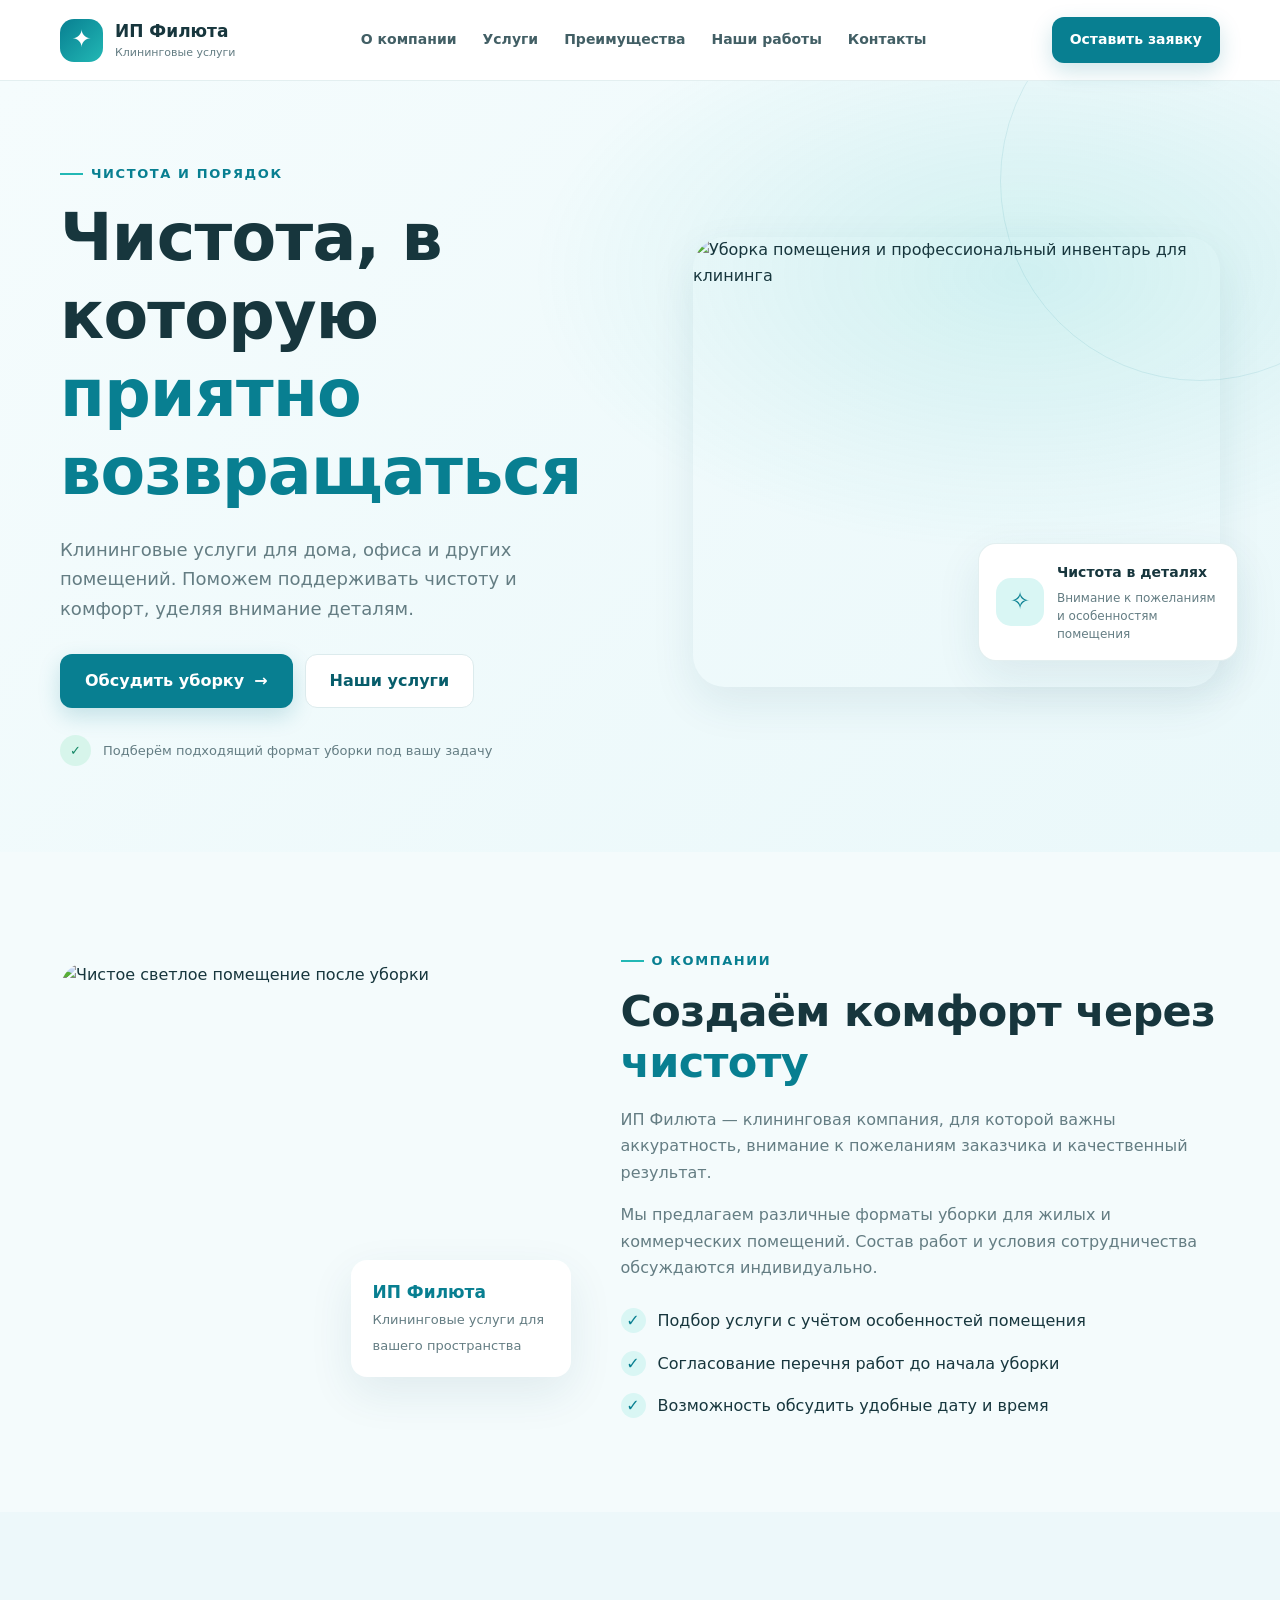
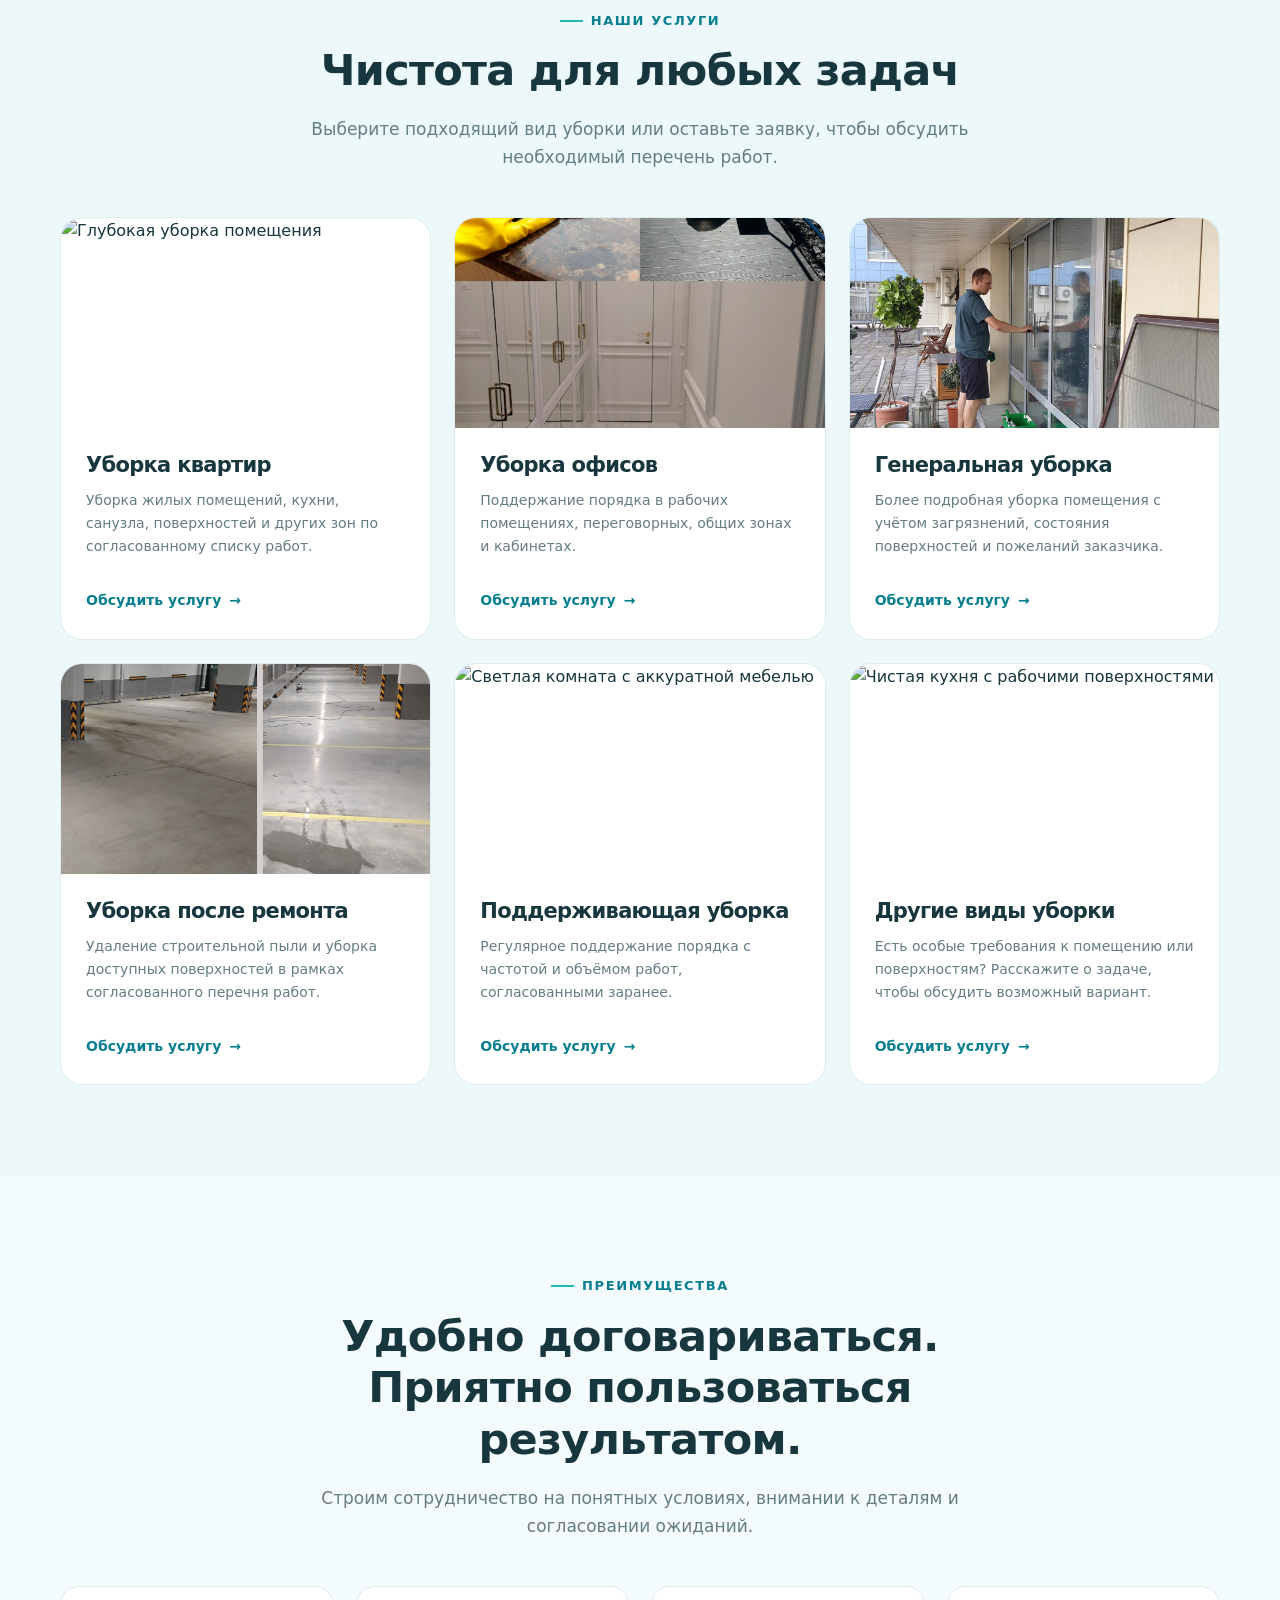
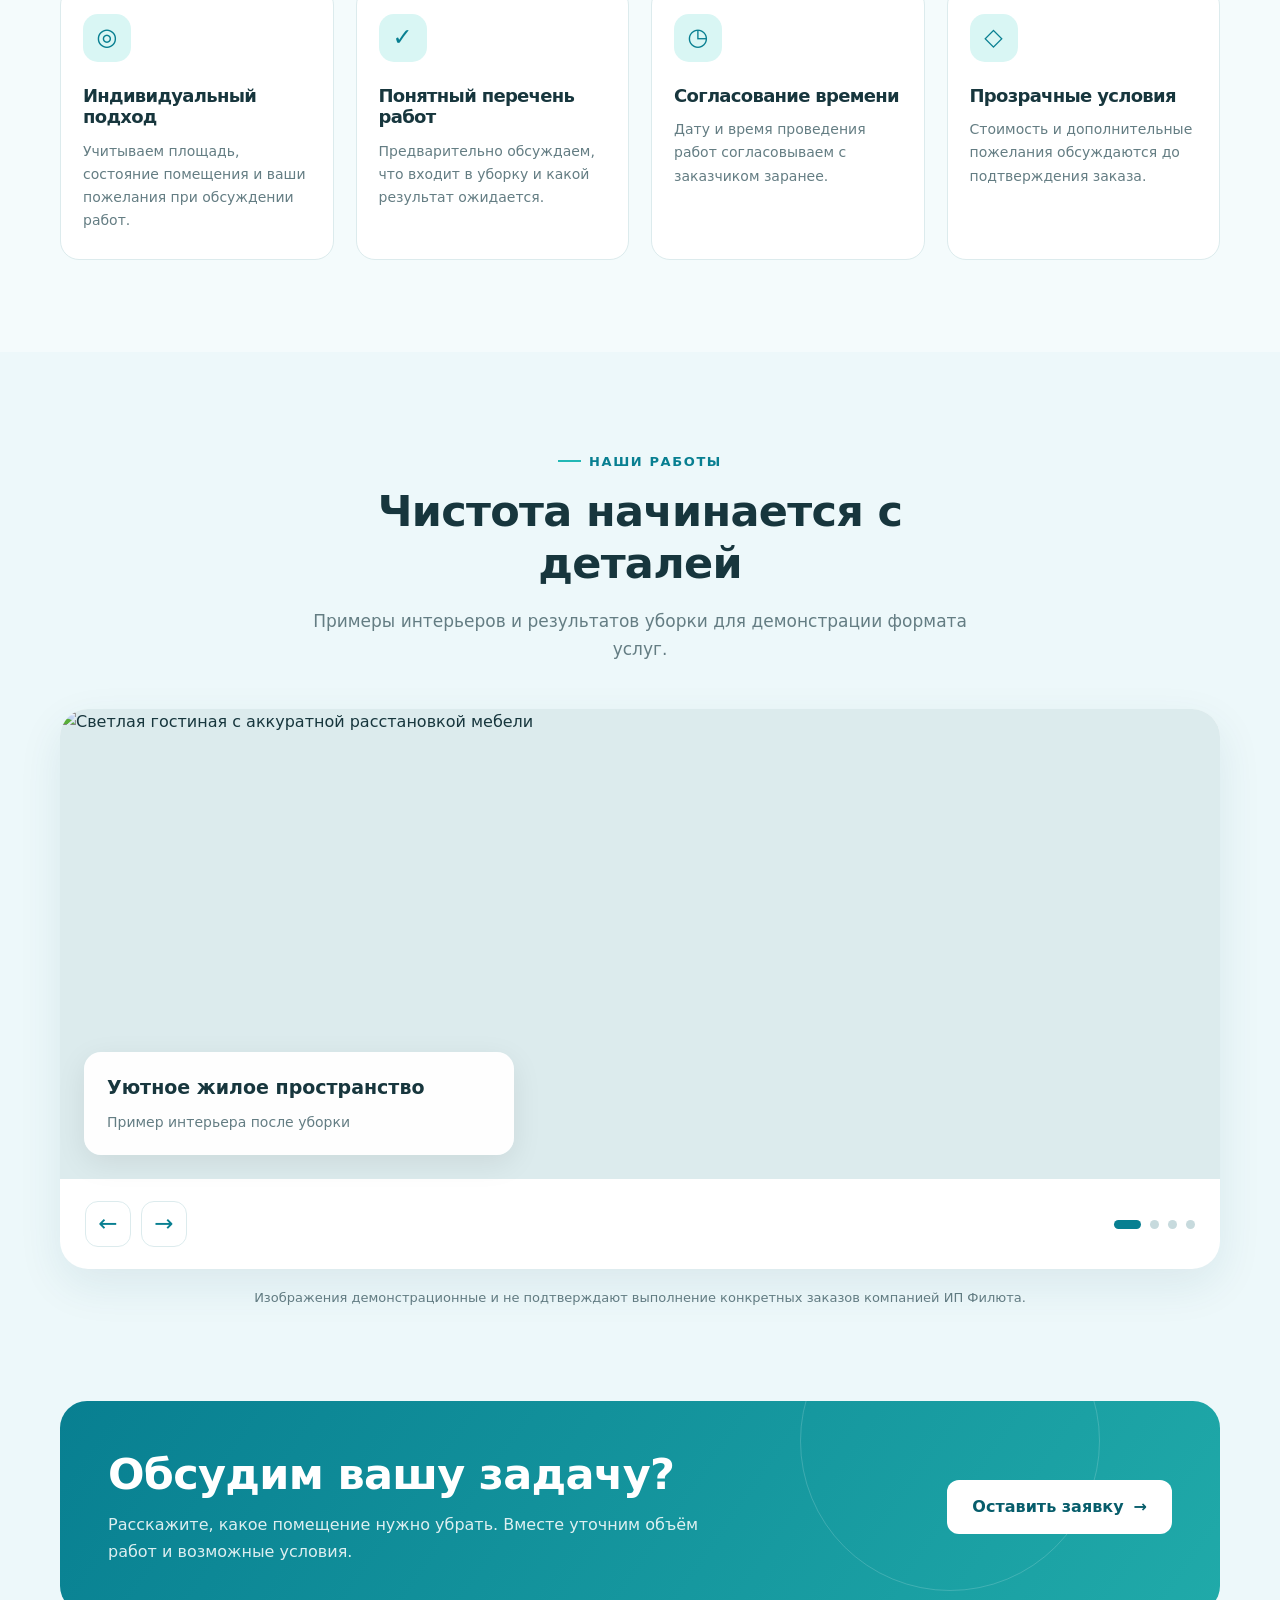
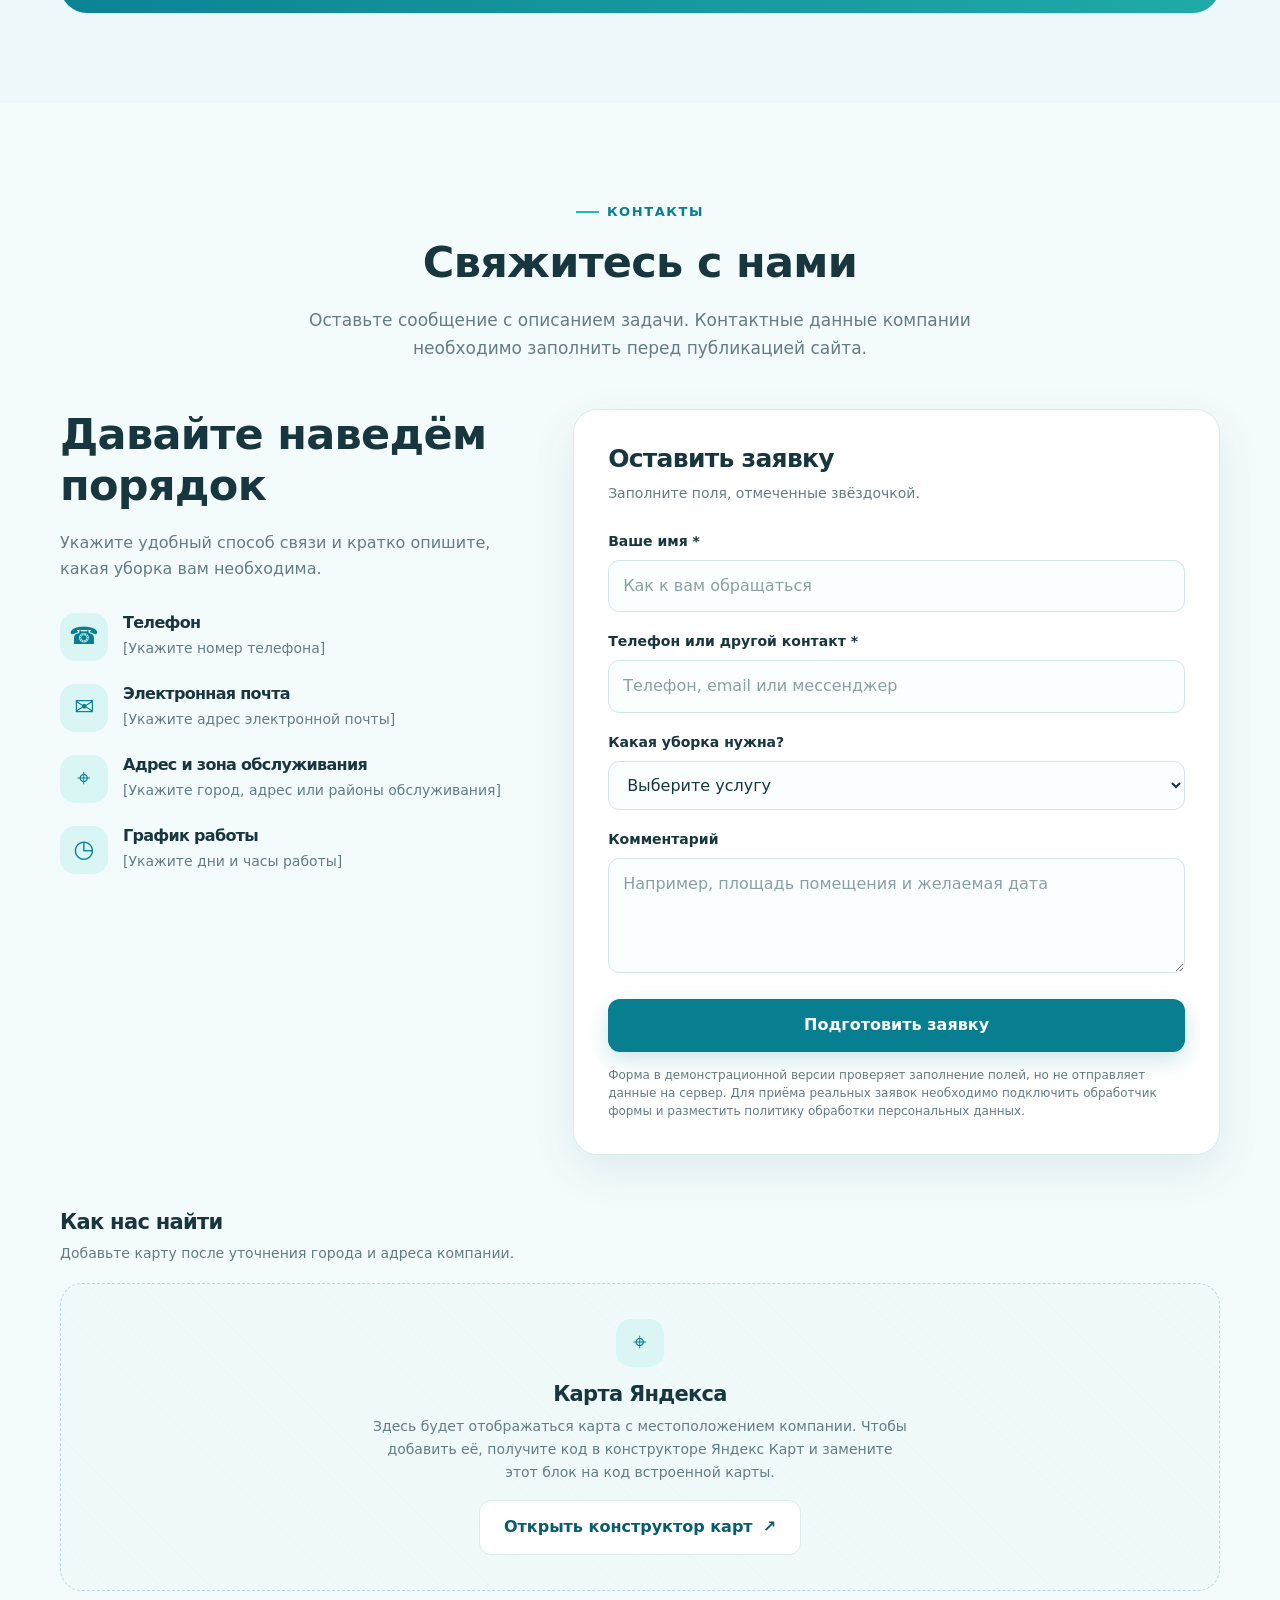
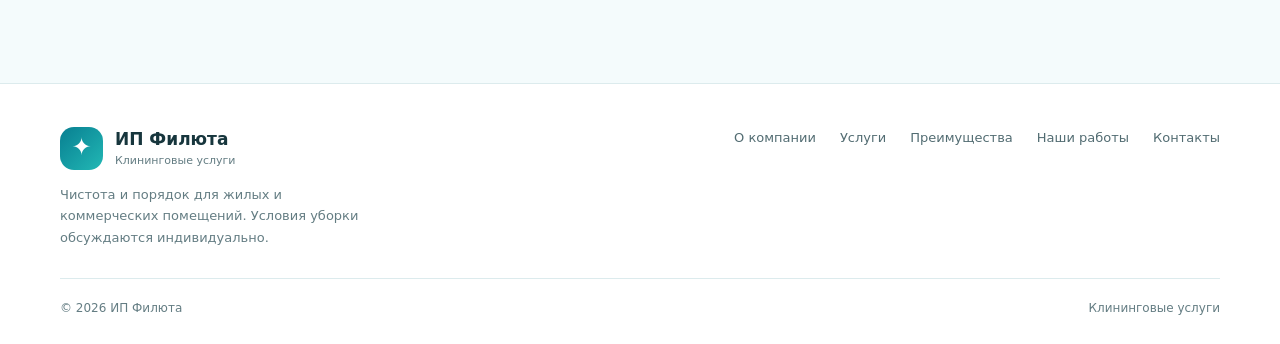
==== commit b80409b6: "Замена изображений" ====
--- a/AI-agents/FilutaClean/index.html
+++ b/AI-agents/FilutaClean/index.html
@@ -162,8 +162,8 @@
                     <article class="service-card reveal">
                         <img
                             class="service-image"
-                            src="https://images.unsplash.com/photo-1584622650111-993a426fbf0a?auto=format&fit=crop&w=800&q=80"
-                            alt="Чистая ванная комната"
+                            src="https://images.unsplash.com/photo-1600607687939-ce8a6c25118c?auto=format&fit=crop&w=800&q=80"
+                            alt="Глубокая уборка помещения"
                             loading="lazy"
                         >
                         <div class="service-content">
@@ -182,8 +182,8 @@
                     <article class="service-card reveal">
                         <img
                             class="service-image"
-                            src="https://images.unsplash.com/photo-1497366754035-f200968a6e72?auto=format&fit=crop&w=800&q=80"
-                            alt="Светлый современный офис"
+                            src="images/all.png"
+                            alt="Чистый дом после уборки"
                             loading="lazy"
                         >
                         <div class="service-content">
@@ -201,8 +201,8 @@
                     <article class="service-card reveal">
                         <img
                             class="service-image"
-                            src="https://images.unsplash.com/photo-1600210492486-724fe5c67fb0?auto=format&fit=crop&w=800&q=80"
-                            alt="Уютная гостиная в светлых оттенках"
+                            src="images/window.png"
+                            alt="Уборка офиса"
                             loading="lazy"
                         >
                         <div class="service-content">
@@ -221,7 +221,7 @@
                     <article class="service-card reveal">
                         <img
                             class="service-image"
-                            src="https://images.unsplash.com/photo-1600607687939-ce8a6c25118c?auto=format&fit=crop&w=800&q=80"
+                            src="images/deepclean.png"
                             alt="Современный интерьер после отделки"
                             loading="lazy"
                         >
--- a/AI-agents/FilutaClean/style.css
+++ b/AI-agents/FilutaClean/style.css
@@ -26,7 +26,7 @@
 
         body {
             margin: 0;
-            font-family: "Courier View";
+            font-family: 'Segoe UI', system-ui, -apple-system, 'Helvetica Neue', Arial, sans-serif;
             color: var(--text);
             background: var(--background);
             line-height: 1.65;
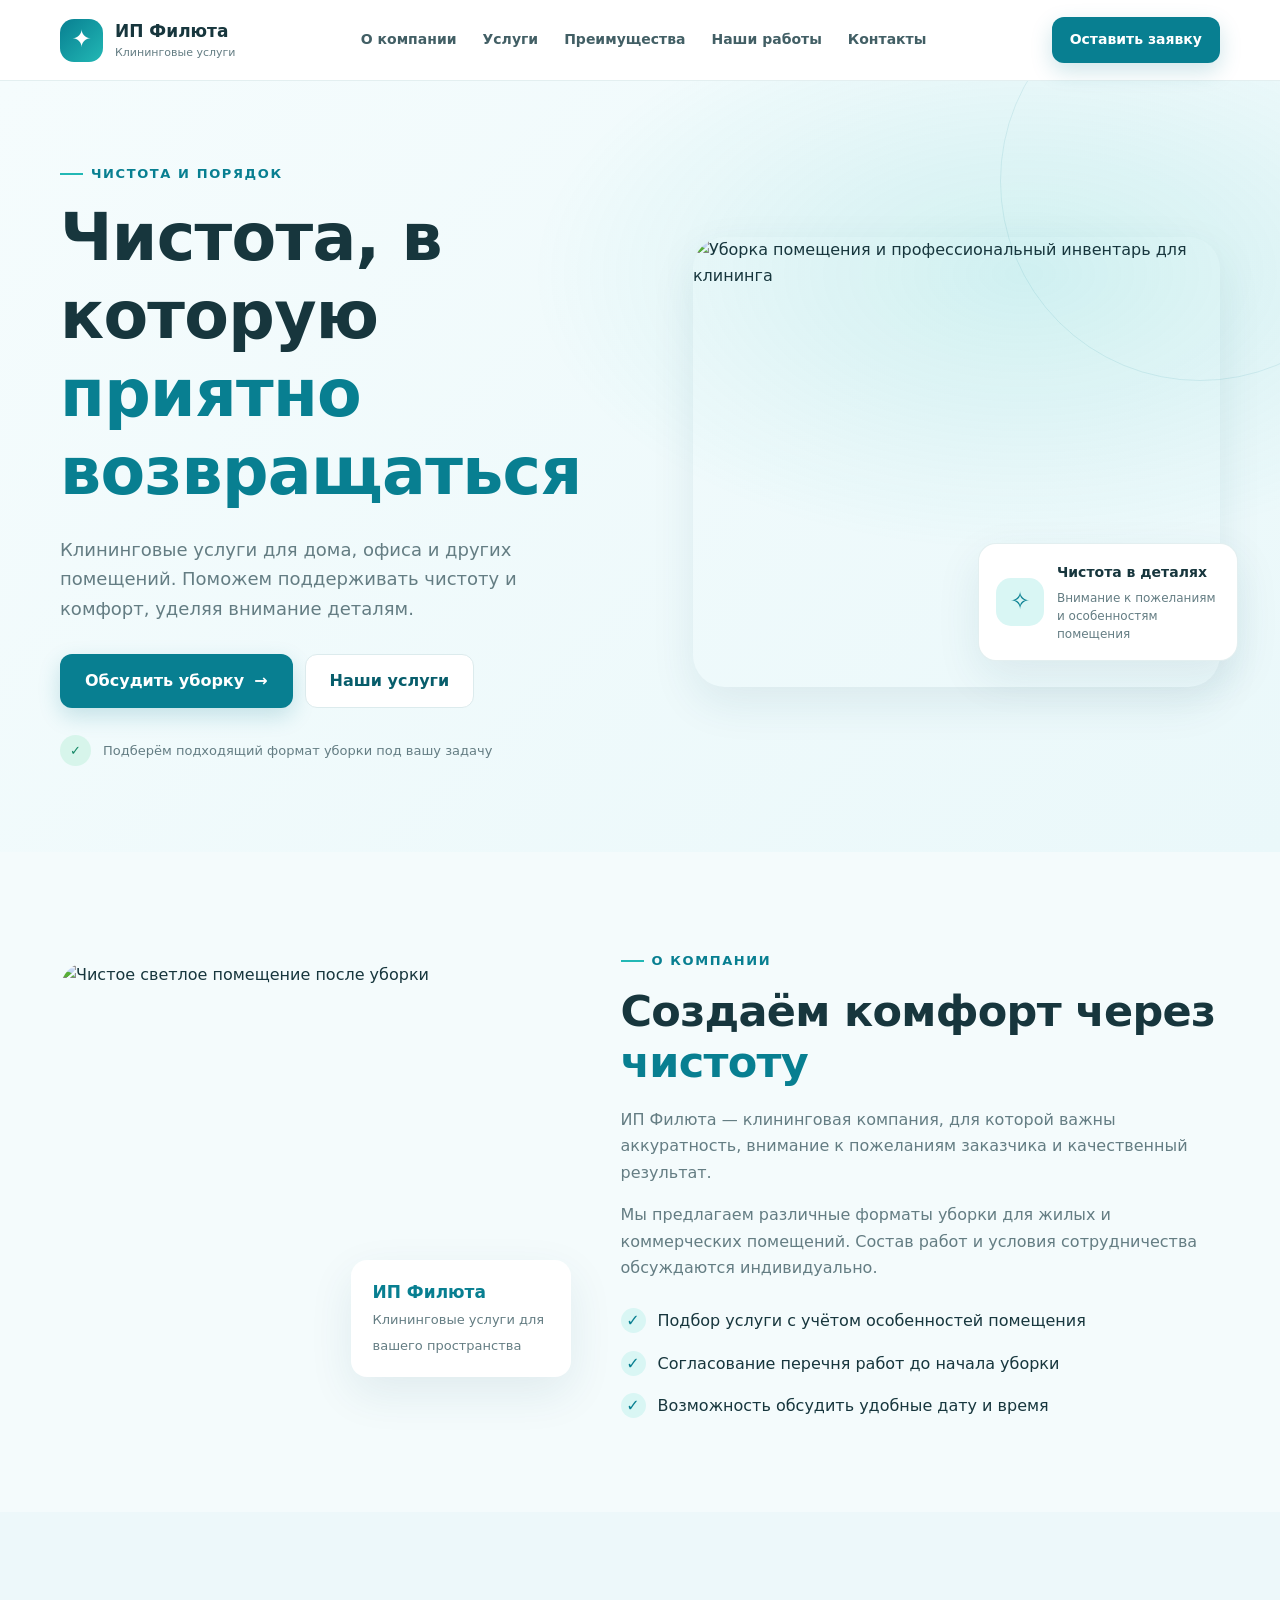
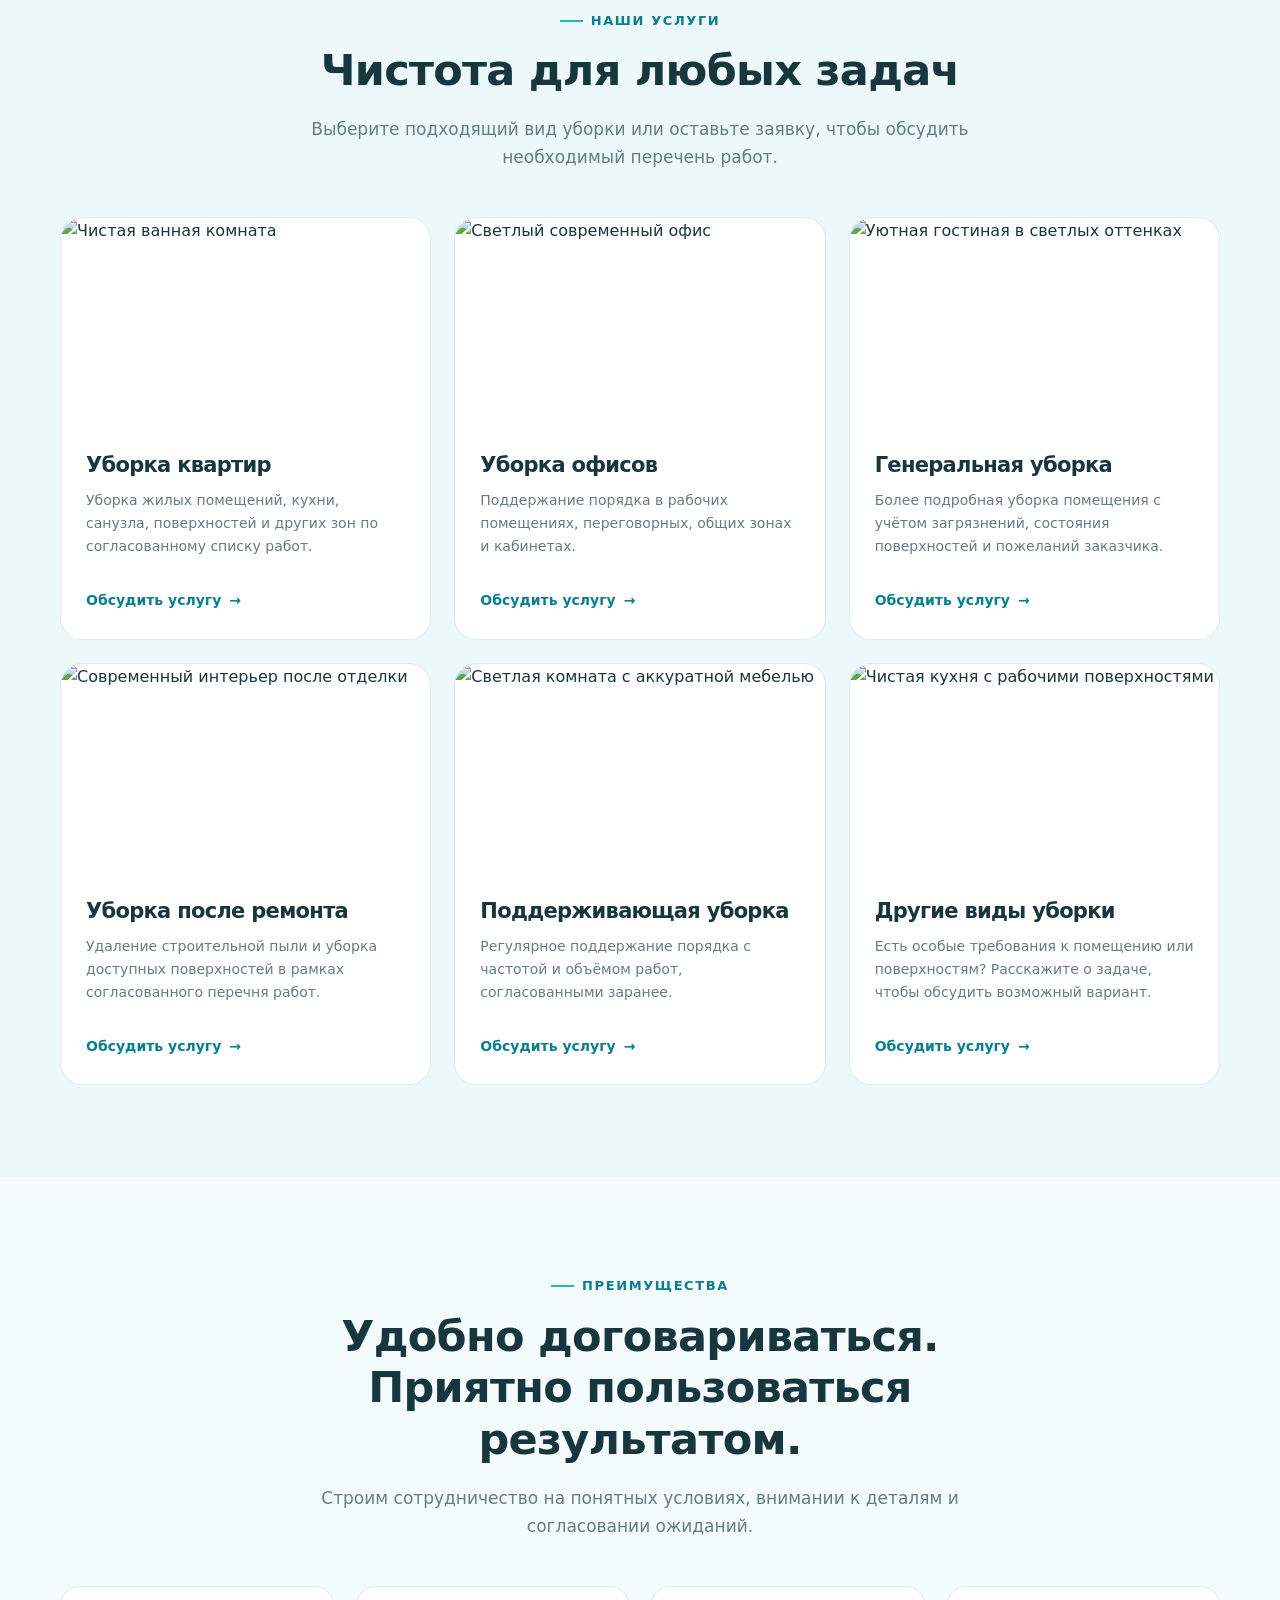
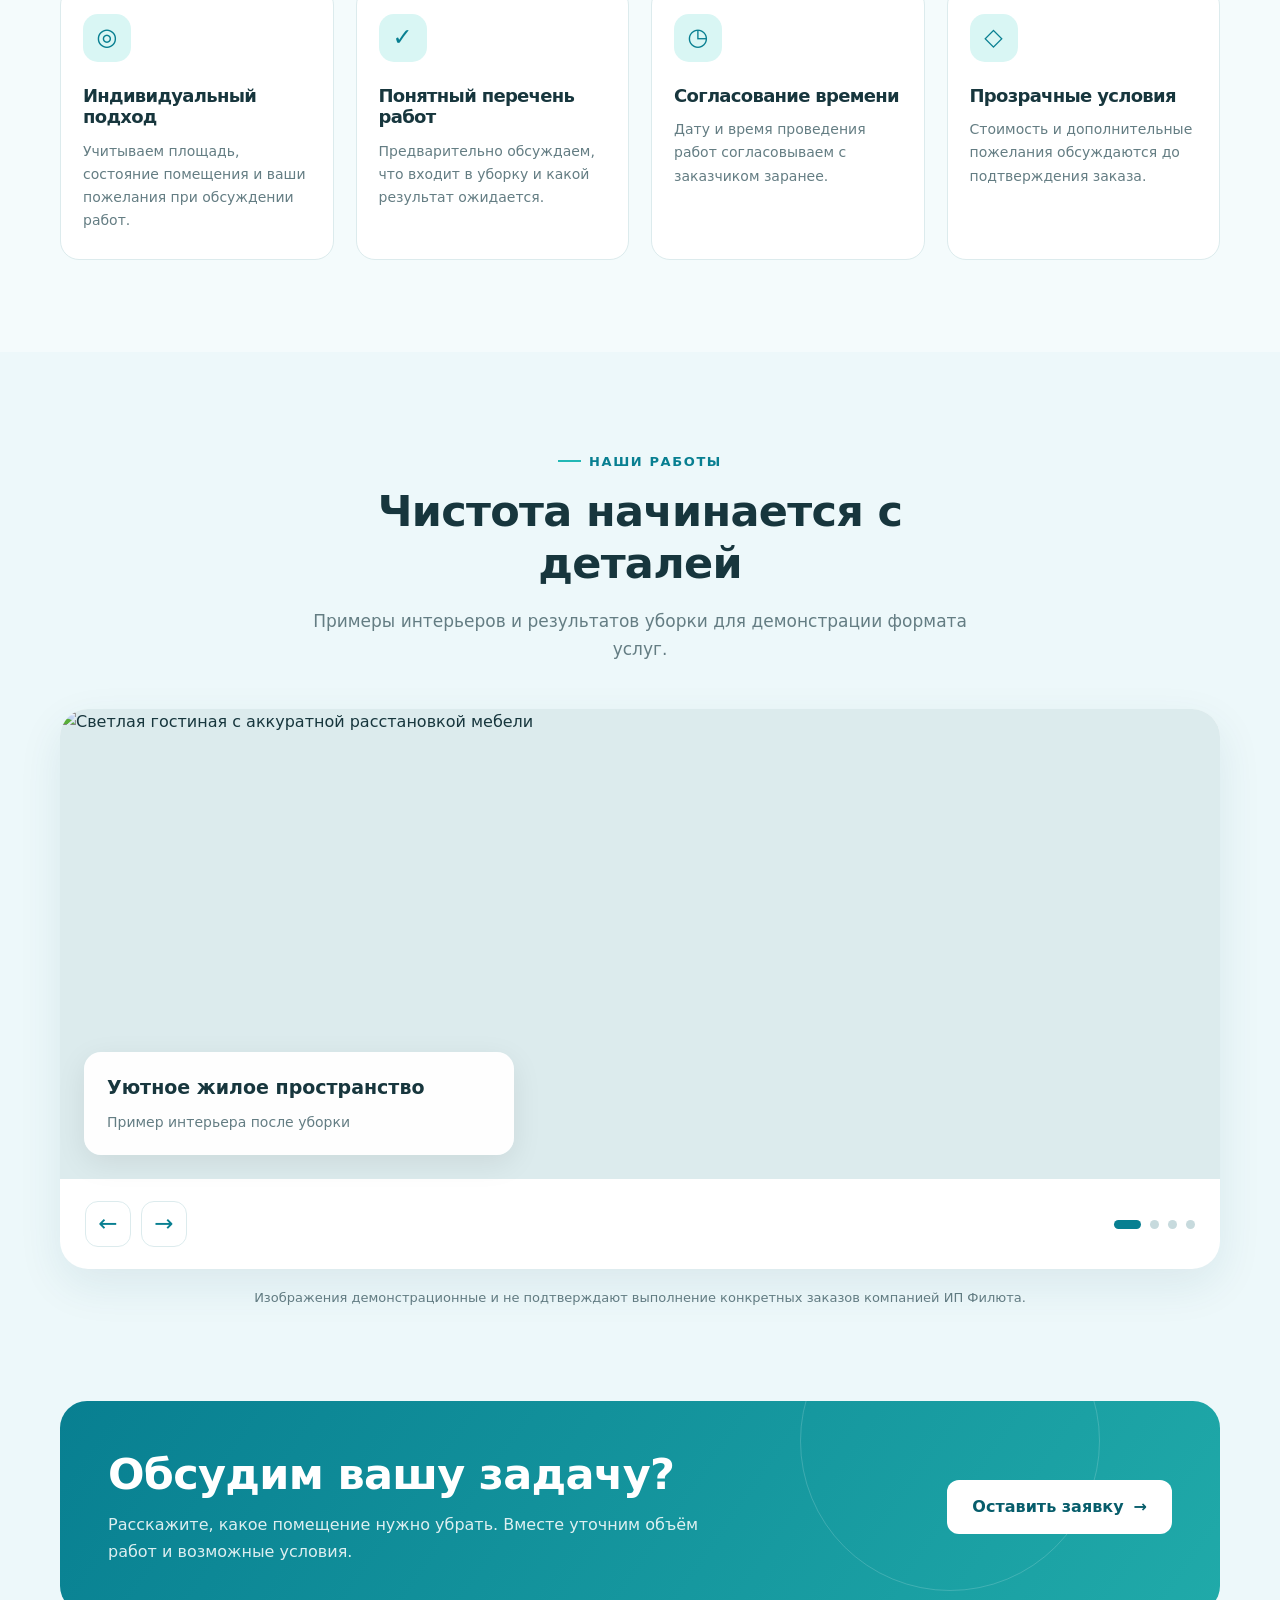
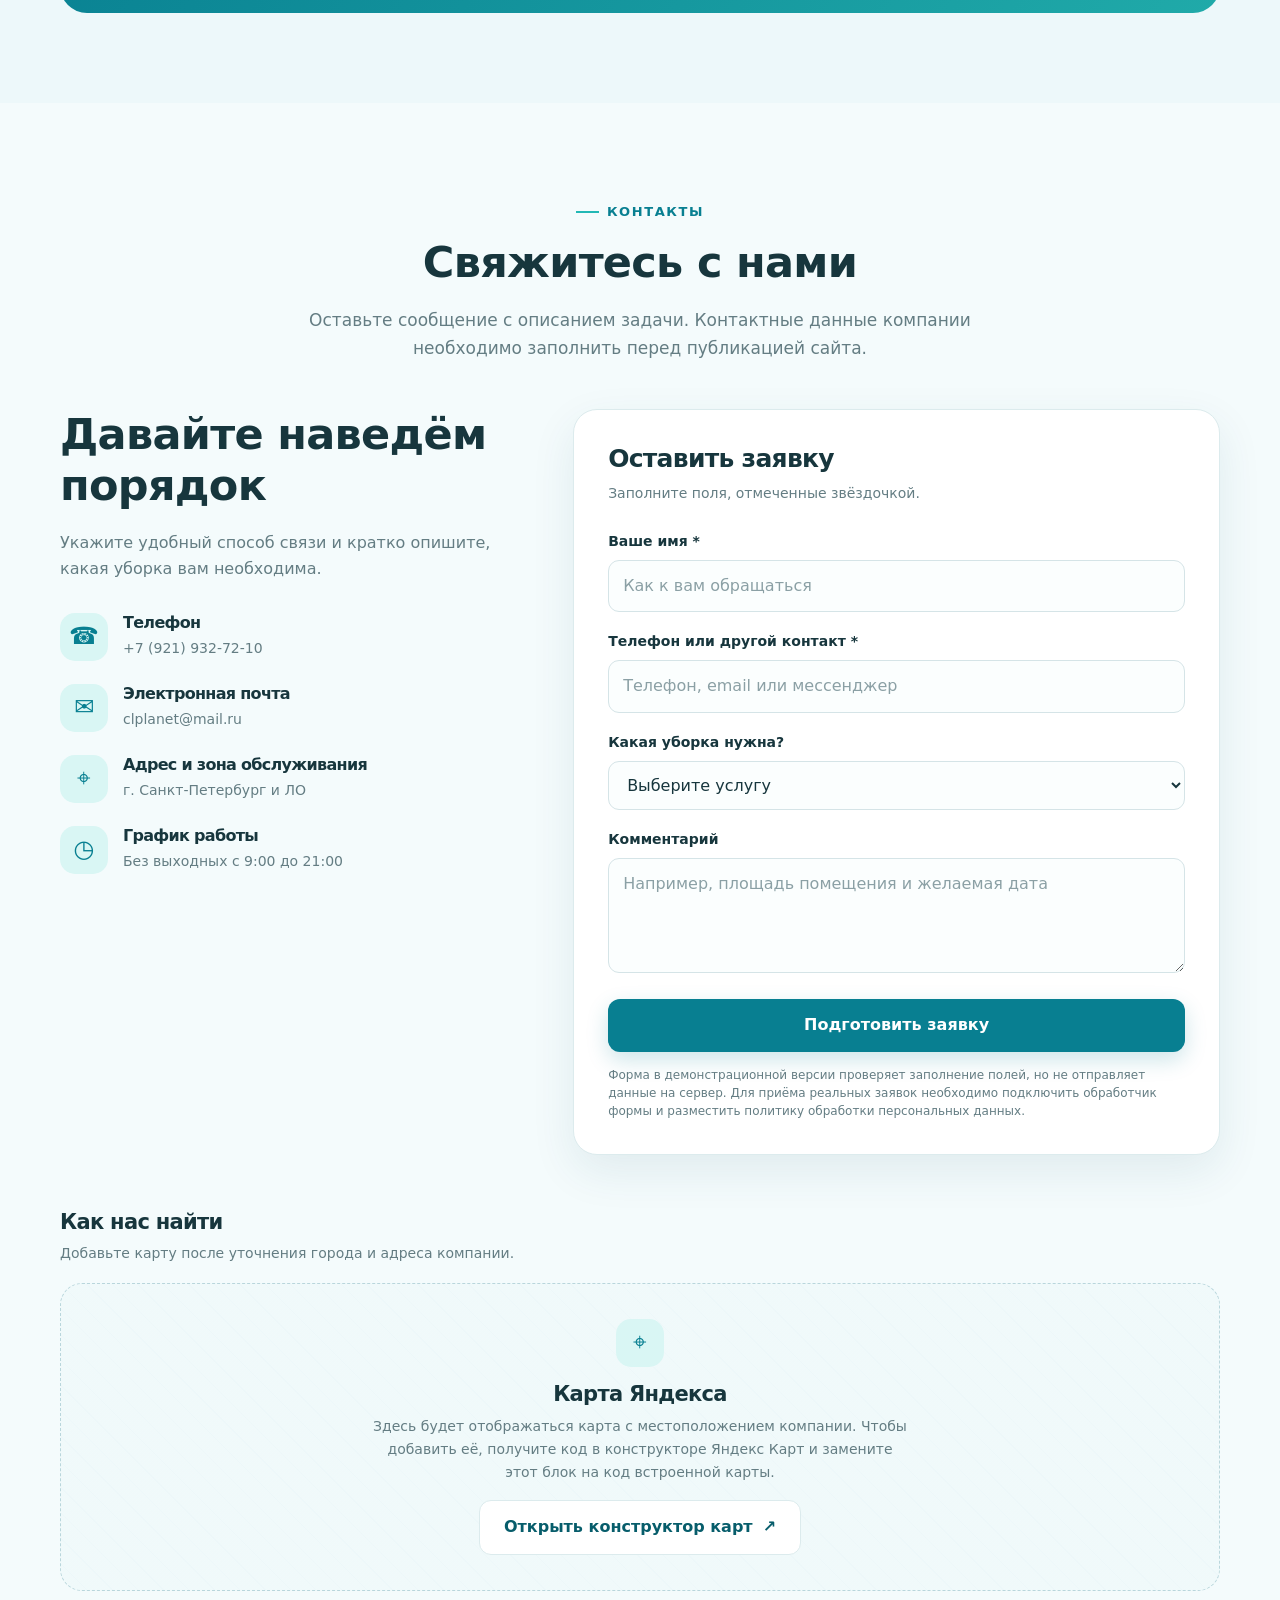
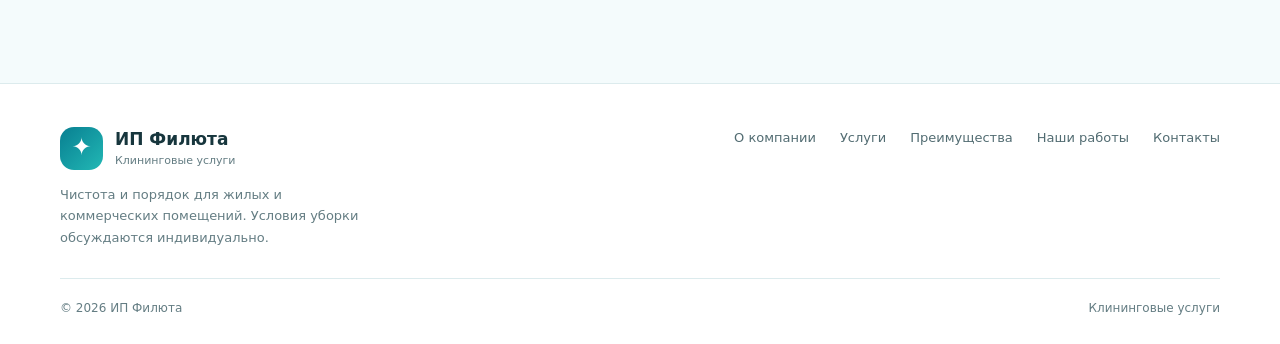
==== commit 9a5b5ff3: "Замена данных для связи" ====
--- a/AI-agents/FilutaClean/index.html
+++ b/AI-agents/FilutaClean/index.html
@@ -162,8 +162,8 @@
                     <article class="service-card reveal">
                         <img
                             class="service-image"
-                            src="https://images.unsplash.com/photo-1600607687939-ce8a6c25118c?auto=format&fit=crop&w=800&q=80"
-                            alt="Глубокая уборка помещения"
+                            src="https://images.unsplash.com/photo-1584622650111-993a426fbf0a?auto=format&fit=crop&w=800&q=80"
+                            alt="Чистая ванная комната"
                             loading="lazy"
                         >
                         <div class="service-content">
@@ -182,8 +182,8 @@
                     <article class="service-card reveal">
                         <img
                             class="service-image"
-                            src="images/all.png"
-                            alt="Чистый дом после уборки"
+                            src="https://images.unsplash.com/photo-1497366754035-f200968a6e72?auto=format&fit=crop&w=800&q=80"
+                            alt="Светлый современный офис"
                             loading="lazy"
                         >
                         <div class="service-content">
@@ -201,8 +201,8 @@
                     <article class="service-card reveal">
                         <img
                             class="service-image"
-                            src="images/window.png"
-                            alt="Уборка офиса"
+                            src="https://images.unsplash.com/photo-1600210492486-724fe5c67fb0?auto=format&fit=crop&w=800&q=80"
+                            alt="Уютная гостиная в светлых оттенках"
                             loading="lazy"
                         >
                         <div class="service-content">
@@ -221,7 +221,7 @@
                     <article class="service-card reveal">
                         <img
                             class="service-image"
-                            src="images/deepclean.png"
+                            src="https://images.unsplash.com/photo-1600607687939-ce8a6c25118c?auto=format&fit=crop&w=800&q=80"
                             alt="Современный интерьер после отделки"
                             loading="lazy"
                         >
@@ -499,8 +499,8 @@
                                 <div>
                                     <h3>Телефон</h3>
                                     <p>
-                                        <a href="tel:REPLACE_WITH_PHONE">
-                                            [Укажите номер телефона]
+                                        <a href="tel:+7 (921) 932-72-10">
+                                            +7 (921) 932-72-10
                                         </a>
                                     </p>
                                 </div>
@@ -511,8 +511,8 @@
                                 <div>
                                     <h3>Электронная почта</h3>
                                     <p>
-                                        <a href="mailto:REPLACE_WITH_EMAIL">
-                                            [Укажите адрес электронной почты]
+                                        <a href="mailto:clplanet@mail.ru">
+                                            clplanet@mail.ru
                                         </a>
                                     </p>
                                 </div>
@@ -522,7 +522,7 @@
                                 <span class="icon" aria-hidden="true">⌖</span>
                                 <div>
                                     <h3>Адрес и зона обслуживания</h3>
-                                    <p>[Укажите город, адрес или районы обслуживания]</p>
+                                    <p>г. Санкт-Петербург и ЛО</p>
                                 </div>
                             </div>
 
@@ -530,7 +530,7 @@
                                 <span class="icon" aria-hidden="true">◷</span>
                                 <div>
                                     <h3>График работы</h3>
-                                    <p>[Укажите дни и часы работы]</p>
+                                    <p>Без выходных с 9:00 до 21:00</p>
                                 </div>
                             </div>
                         </div>
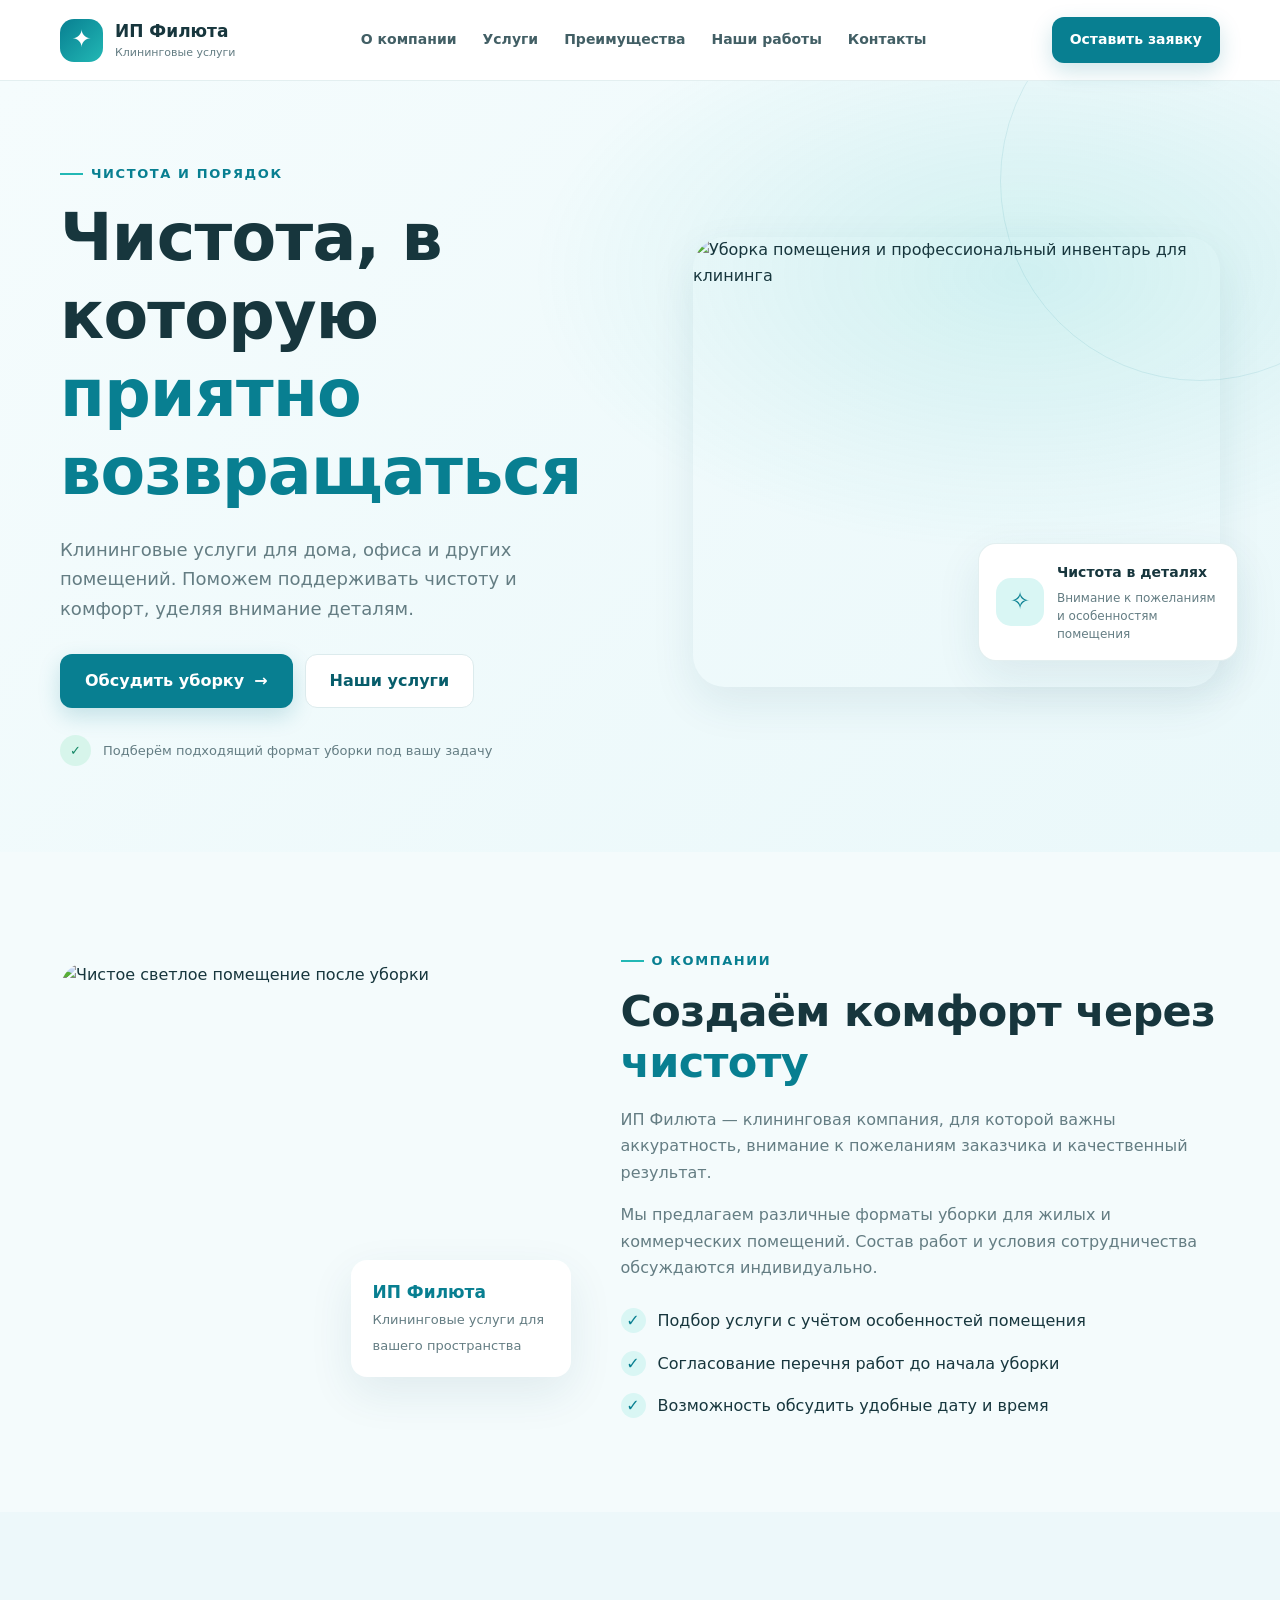
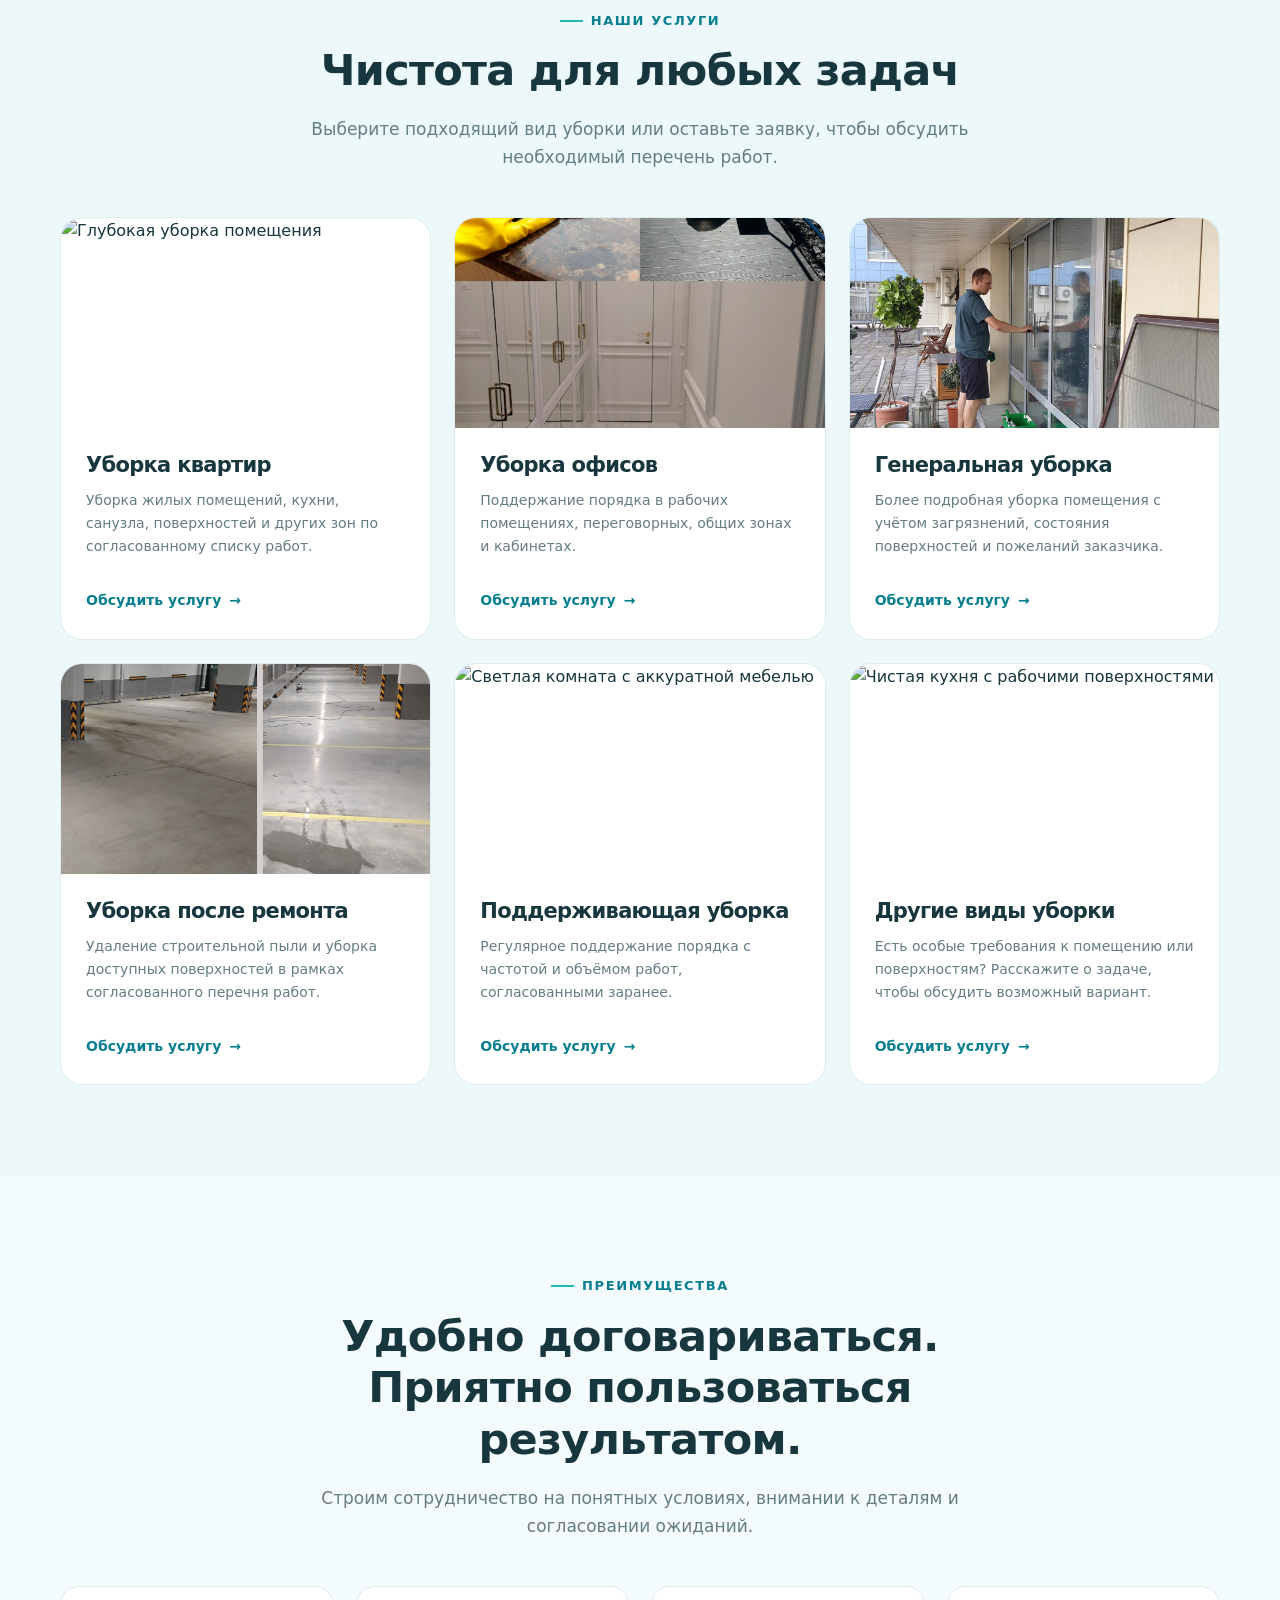
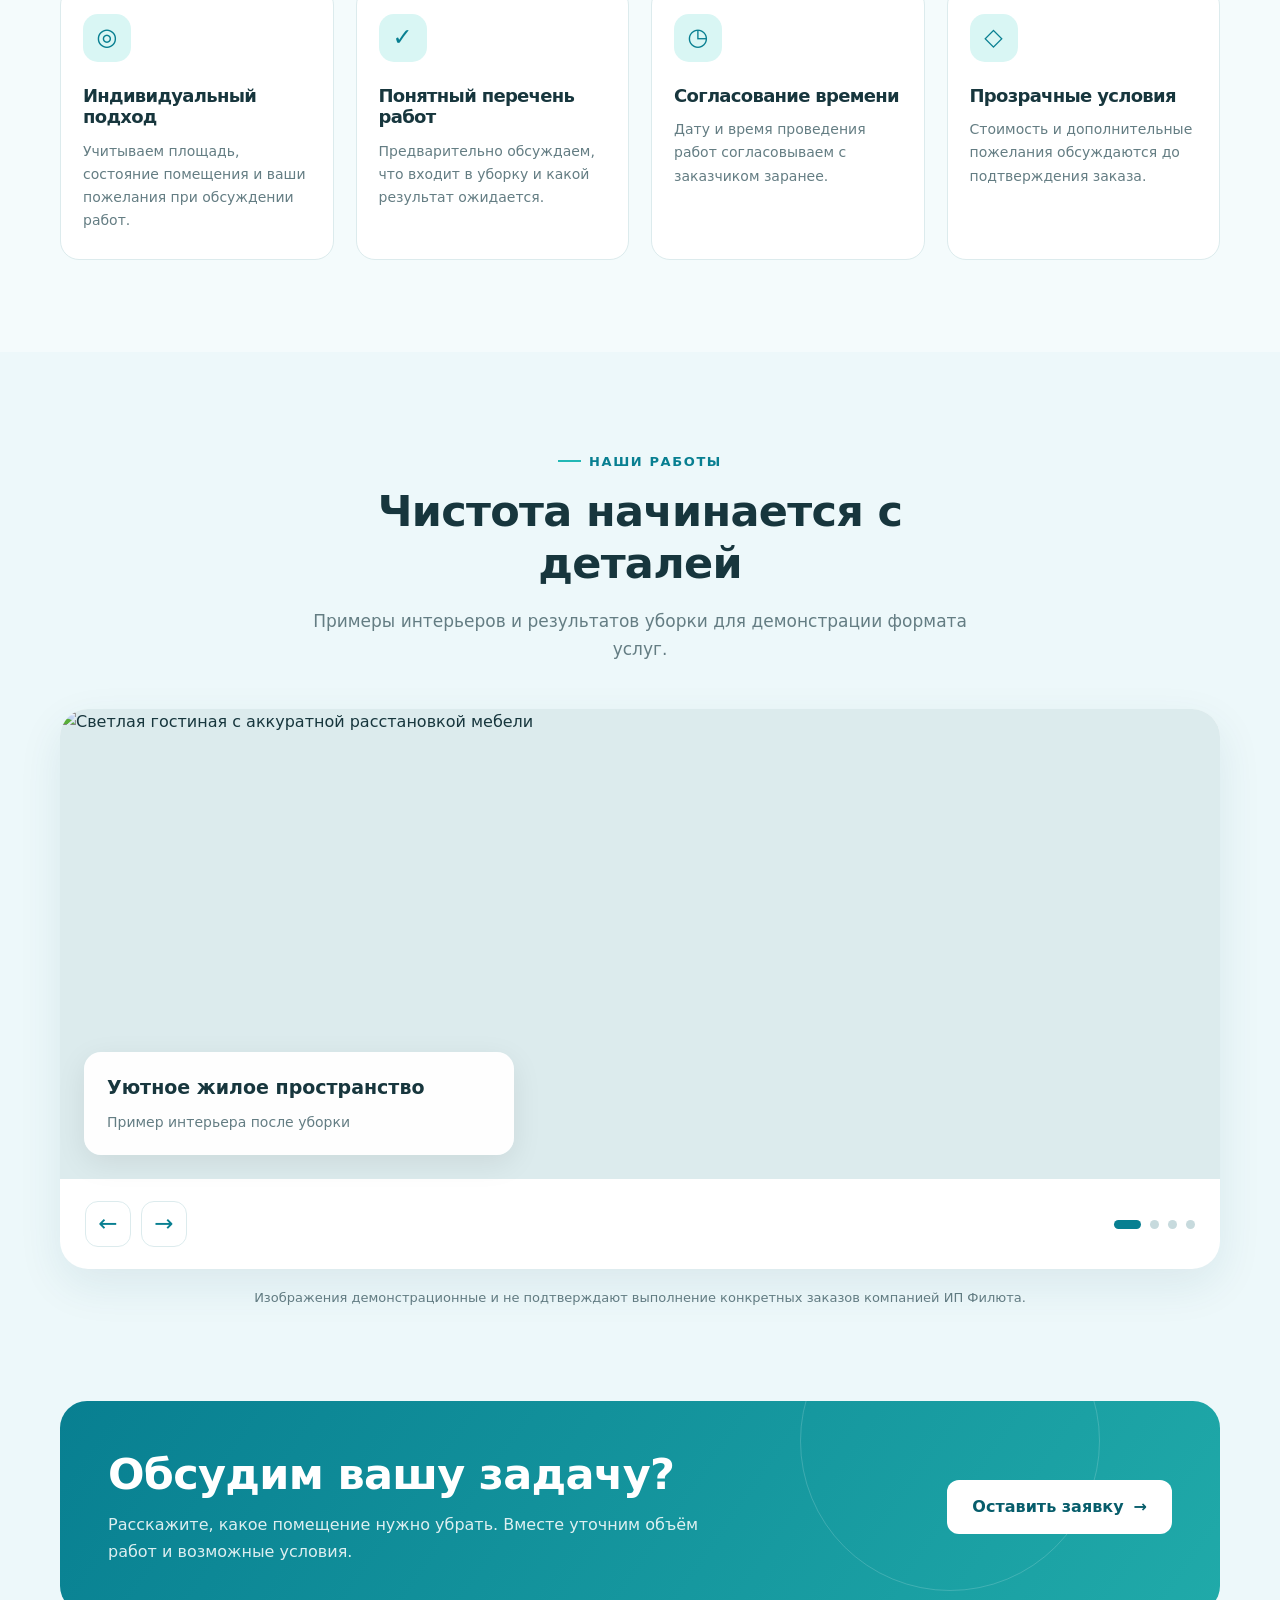
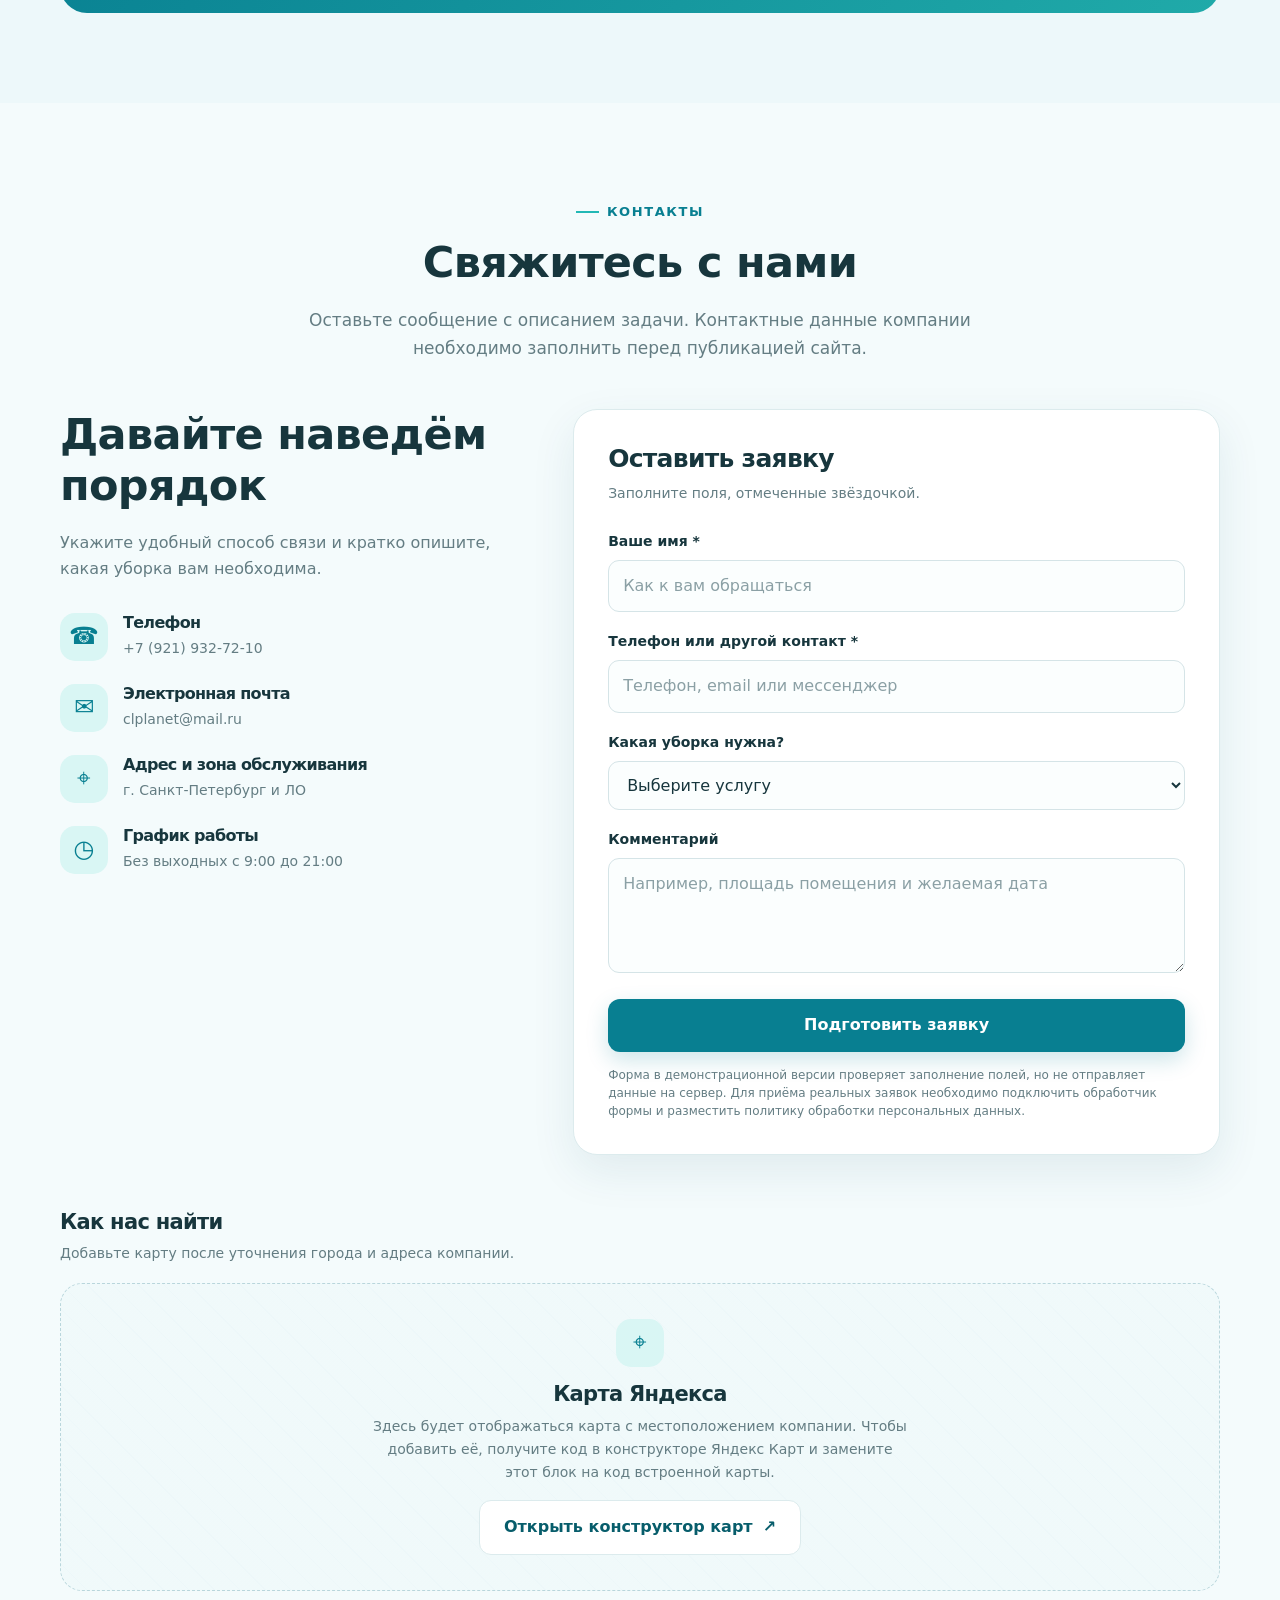
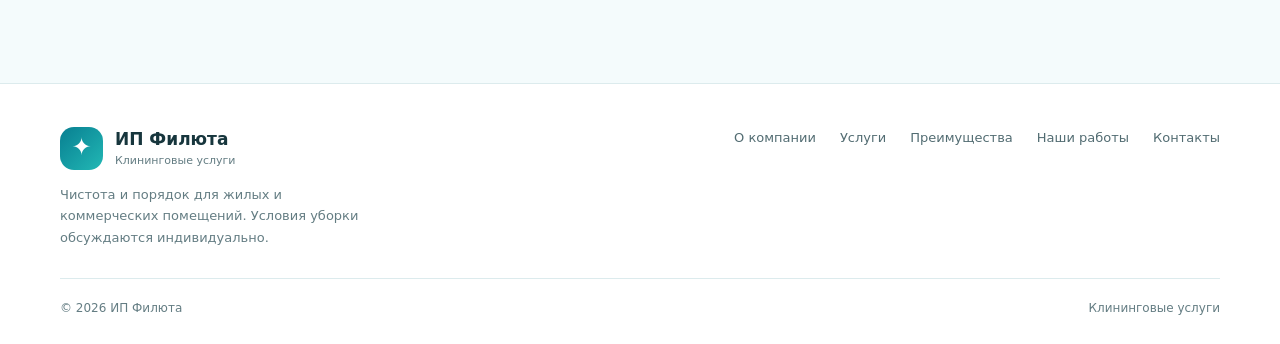
==== commit c34291bd: "Merge images branch" ====
--- a/AI-agents/FilutaClean/index.html
+++ b/AI-agents/FilutaClean/index.html
@@ -162,8 +162,8 @@
                     <article class="service-card reveal">
                         <img
                             class="service-image"
-                            src="https://images.unsplash.com/photo-1584622650111-993a426fbf0a?auto=format&fit=crop&w=800&q=80"
-                            alt="Чистая ванная комната"
+                            src="https://images.unsplash.com/photo-1600607687939-ce8a6c25118c?auto=format&fit=crop&w=800&q=80"
+                            alt="Глубокая уборка помещения"
                             loading="lazy"
                         >
                         <div class="service-content">
@@ -182,8 +182,8 @@
                     <article class="service-card reveal">
                         <img
                             class="service-image"
-                            src="https://images.unsplash.com/photo-1497366754035-f200968a6e72?auto=format&fit=crop&w=800&q=80"
-                            alt="Светлый современный офис"
+                            src="images/all.png"
+                            alt="Чистый дом после уборки"
                             loading="lazy"
                         >
                         <div class="service-content">
@@ -201,8 +201,8 @@
                     <article class="service-card reveal">
                         <img
                             class="service-image"
-                            src="https://images.unsplash.com/photo-1600210492486-724fe5c67fb0?auto=format&fit=crop&w=800&q=80"
-                            alt="Уютная гостиная в светлых оттенках"
+                            src="images/window.png"
+                            alt="Уборка офиса"
                             loading="lazy"
                         >
                         <div class="service-content">
@@ -221,7 +221,7 @@
                     <article class="service-card reveal">
                         <img
                             class="service-image"
-                            src="https://images.unsplash.com/photo-1600607687939-ce8a6c25118c?auto=format&fit=crop&w=800&q=80"
+                            src="images/deepclean.png"
                             alt="Современный интерьер после отделки"
                             loading="lazy"
                         >
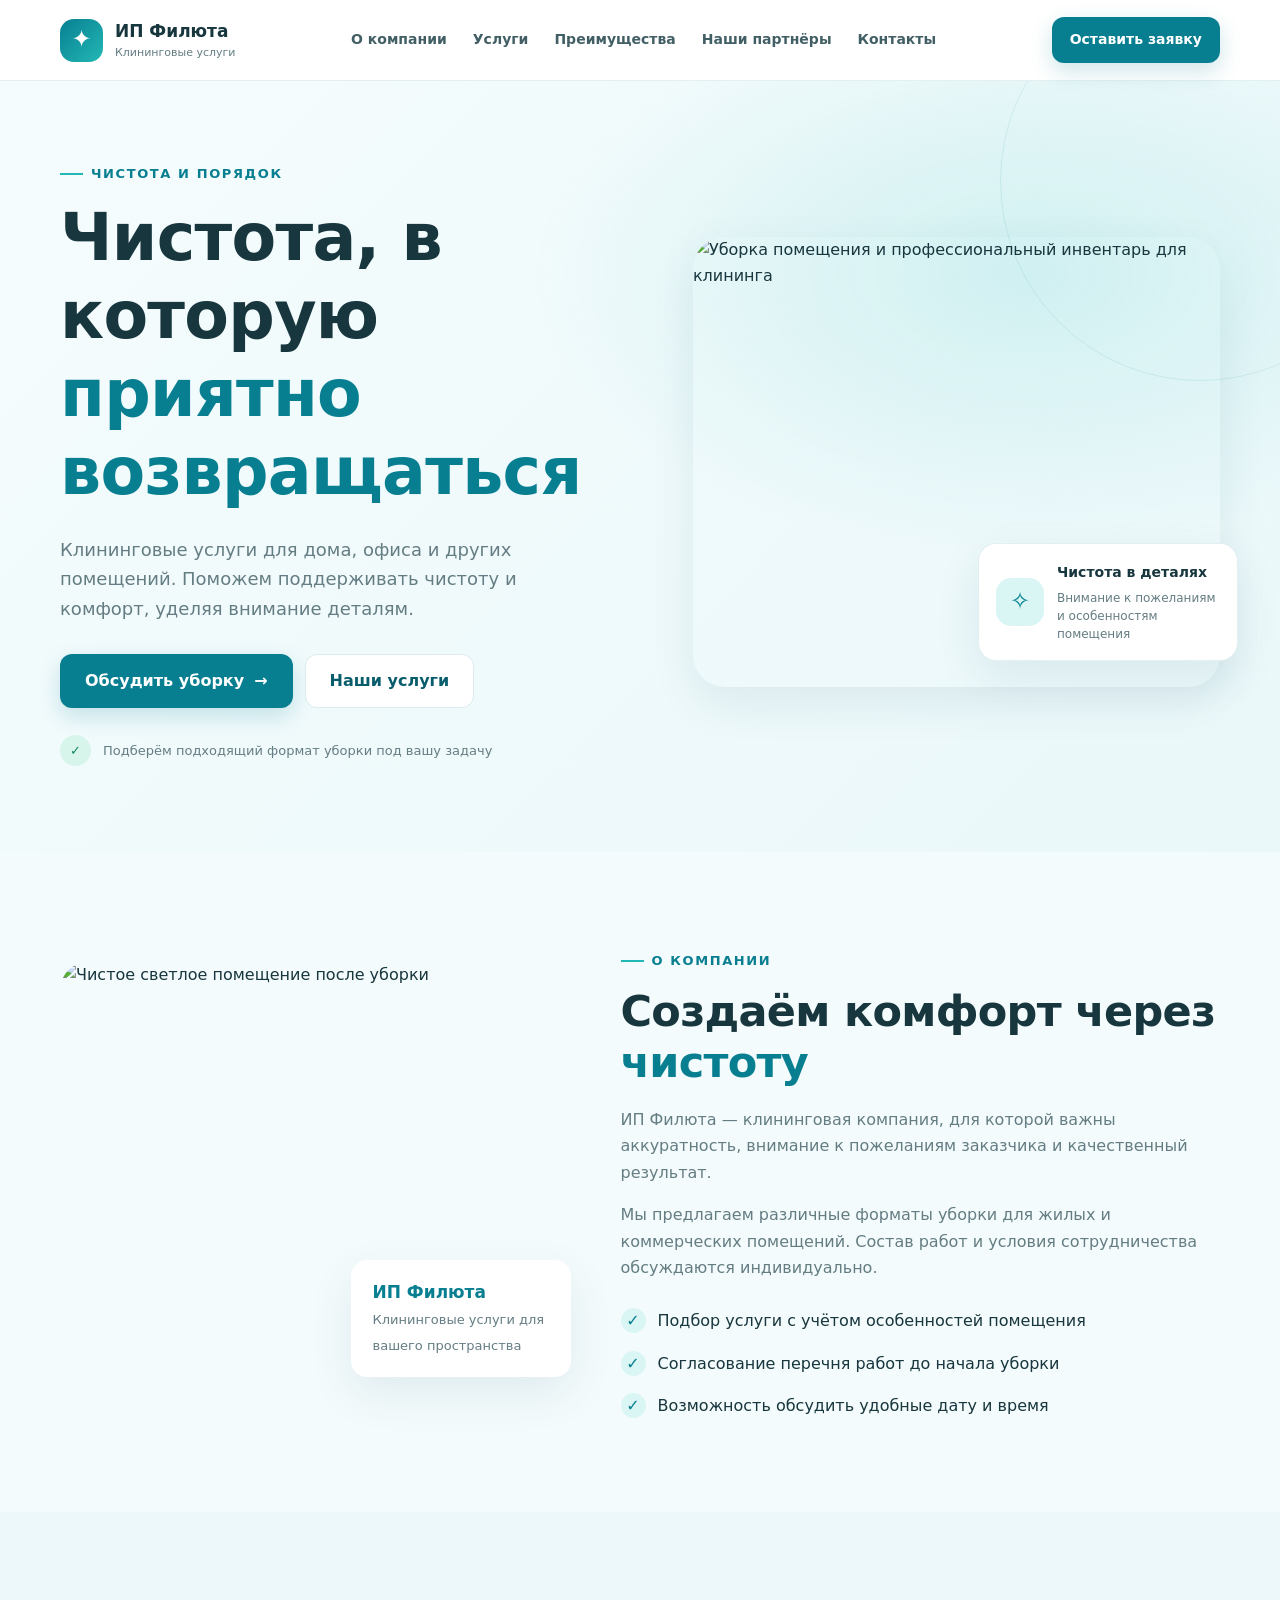
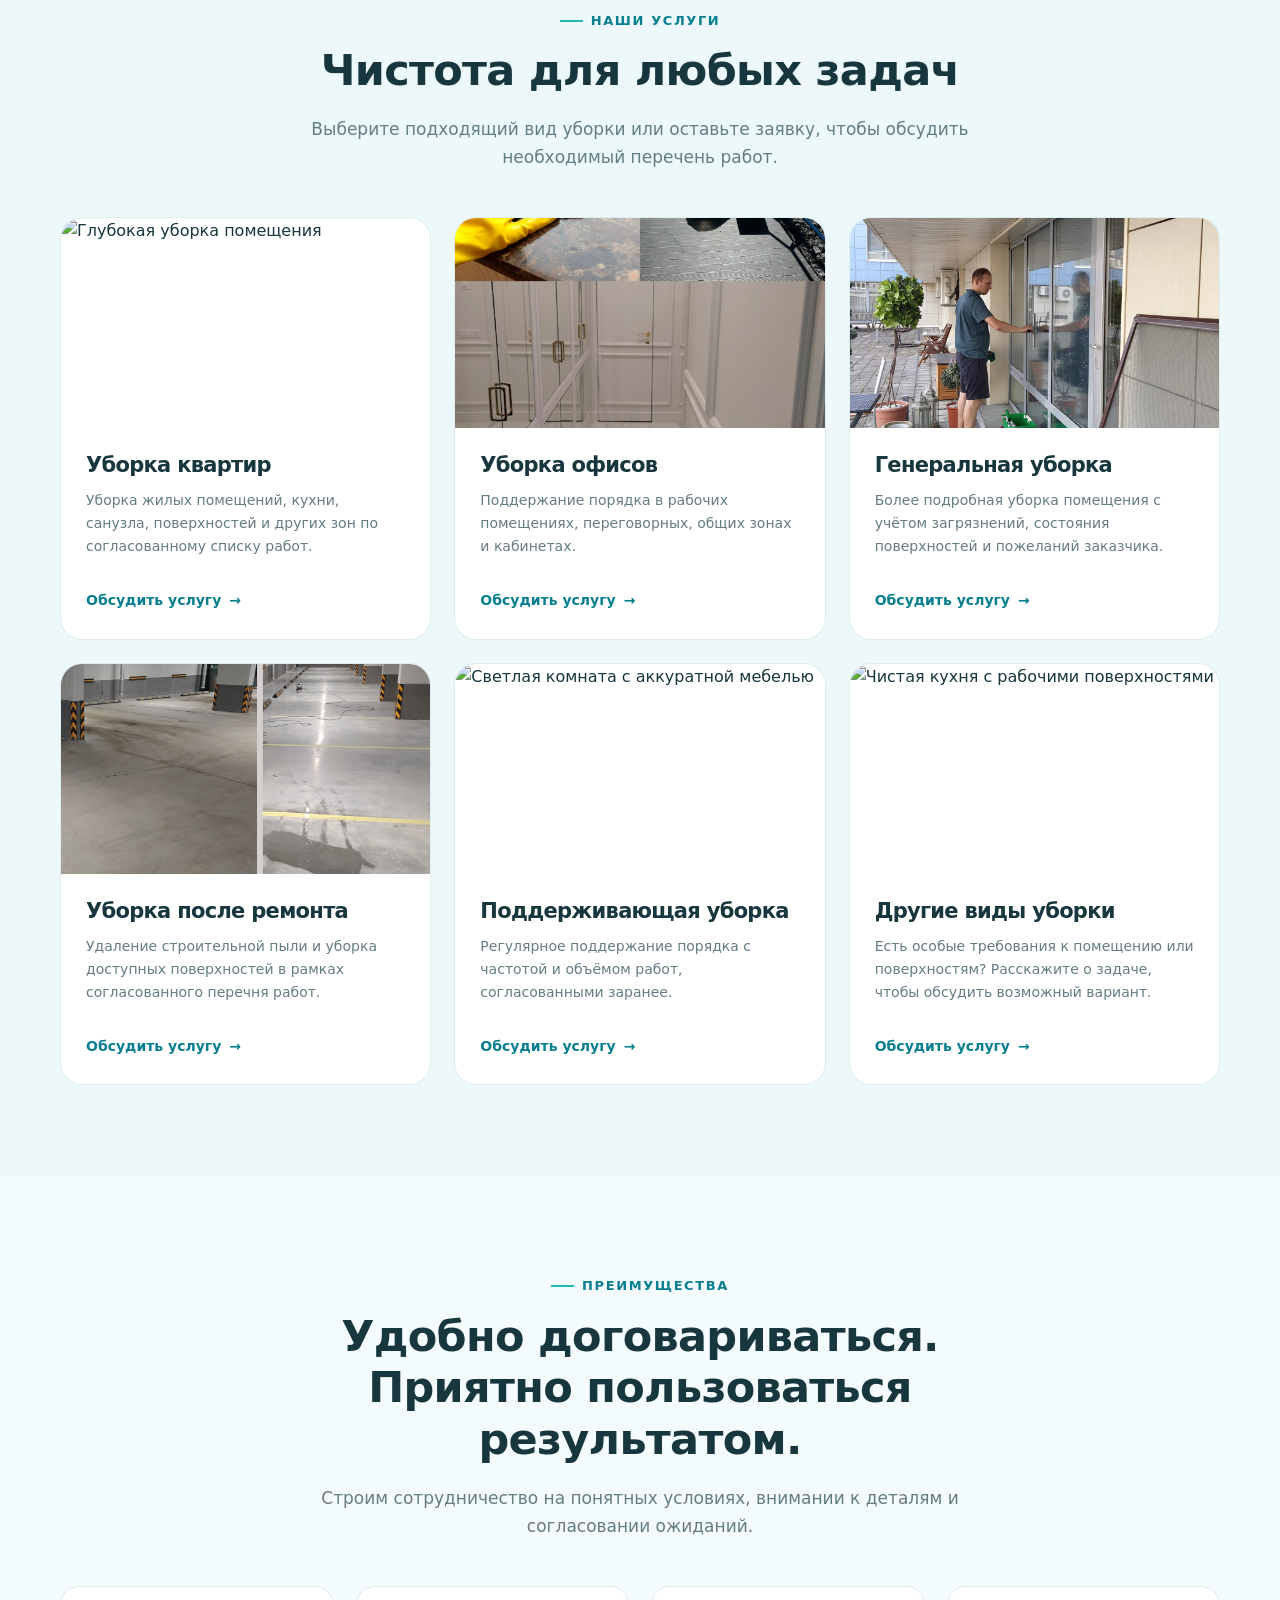
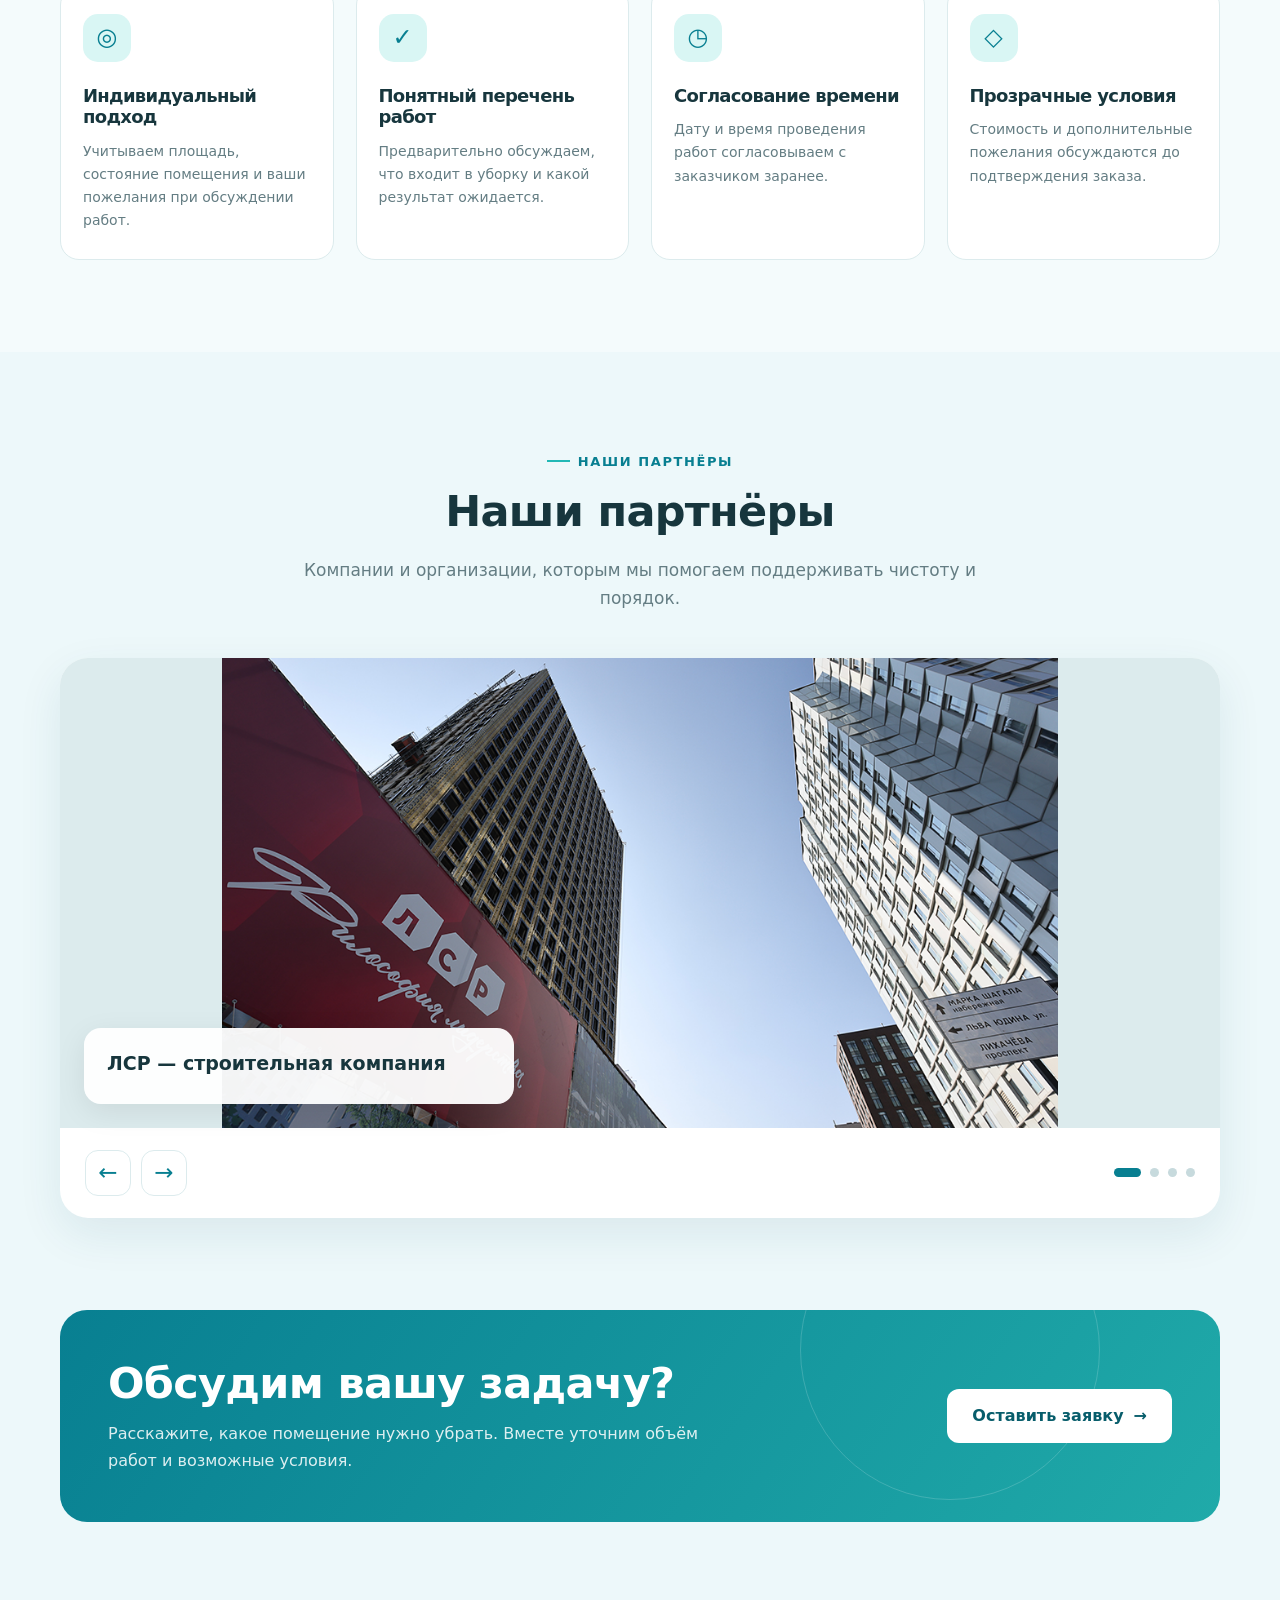
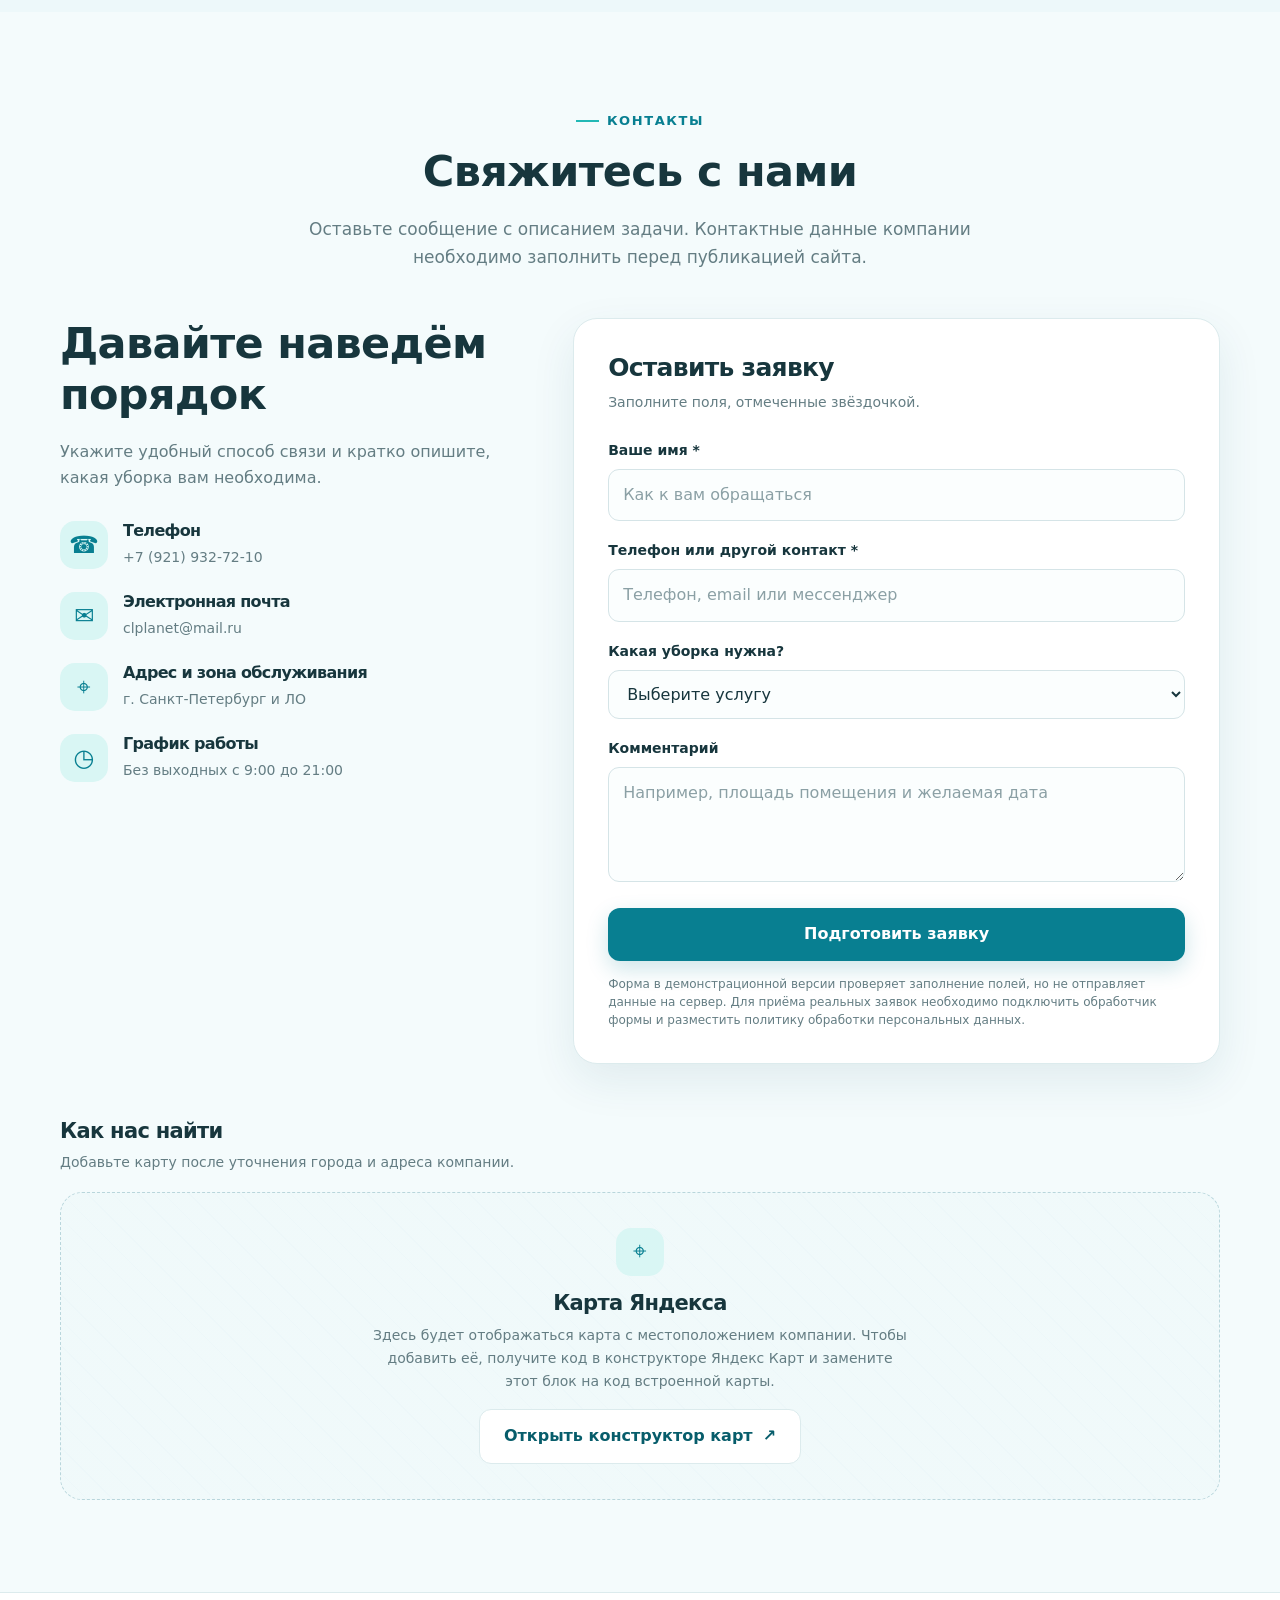
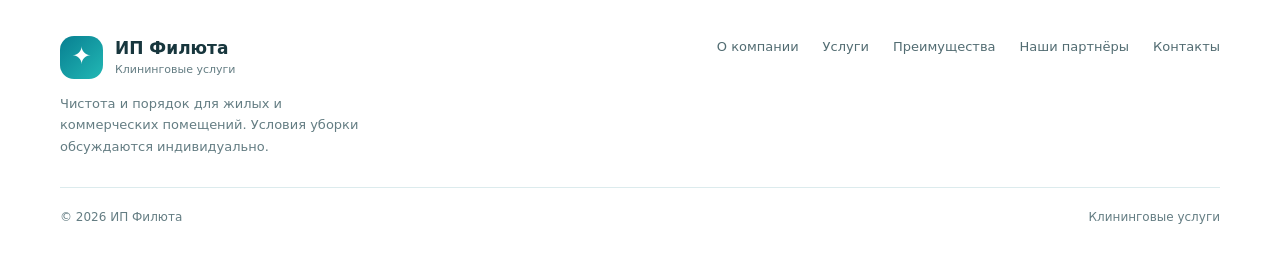
==== commit 18a98690: "Изменения секции. Замена работ на партнеров" ====
--- a/AI-agents/FilutaClean/index.html
+++ b/AI-agents/FilutaClean/index.html
@@ -25,7 +25,7 @@
                 <a href="#about">О компании</a>
                 <a href="#services">Услуги</a>
                 <a href="#advantages">Преимущества</a>
-                <a href="#portfolio">Наши работы</a>
+                <a href="#portfolio">Наши партнёры</a>
                 <a href="#contacts">Контакты</a>
             </nav>
 
@@ -334,11 +334,11 @@
         <section class="section portfolio" id="portfolio">
             <div class="container">
                 <div class="section-heading reveal">
-                    <span class="eyebrow">Наши работы</span>
-                    <h2>Чистота начинается с деталей</h2>
+                    <span class="eyebrow">Наши партнёры</span>
+                    <h2>Наши партнёры</h2>
                     <p>
-                        Примеры интерьеров и результатов уборки для
-                        демонстрации формата услуг.
+                        Компании и организации, которым мы помогаем
+                        поддерживать чистоту и порядок.
                     </p>
                 </div>
 
@@ -346,7 +346,7 @@
                     class="carousel reveal"
                     id="portfolio-carousel"
                     aria-roledescription="карусель"
-                    aria-label="Галерея примеров уборки"
+                    aria-label="Наши партнёры"
                 >
                     <div class="carousel-track" id="carousel-track">
                         <div
@@ -356,13 +356,12 @@
                             aria-label="1 из 4"
                         >
                             <img
-                                src="https://images.unsplash.com/photo-1600210492486-724fe5c67fb0?auto=format&fit=crop&w=1400&q=85"
-                                alt="Светлая гостиная с аккуратной расстановкой мебели"
+                                src="images/partners/lsr.png"
+                                alt="ЛСР — строительная компания"
                                 loading="lazy"
                             >
                             <div class="slide-caption">
-                                <strong>Уютное жилое пространство</strong>
-                                <span>Пример интерьера после уборки</span>
+                                <strong>ЛСР — строительная компания</strong>
                             </div>
                         </div>
 
@@ -373,13 +372,12 @@
                             aria-label="2 из 4"
                         >
                             <img
-                                src="https://images.unsplash.com/photo-1584622650111-993a426fbf0a?auto=format&fit=crop&w=1400&q=85"
-                                alt="Чистая ванная комната со светлой отделкой"
+                                src="images/partners/legenda.png"
+                                alt="Легенда — строительная компания"
                                 loading="lazy"
                             >
                             <div class="slide-caption">
-                                <strong>Аккуратность в каждой зоне</strong>
-                                <span>Пример чистого санузла</span>
+                                <strong>Легенда — строительная компания</strong>
                             </div>
                         </div>
 
@@ -390,13 +388,12 @@
                             aria-label="3 из 4"
                         >
                             <img
-                                src="https://images.unsplash.com/photo-1497366754035-f200968a6e72?auto=format&fit=crop&w=1400&q=85"
-                                alt="Светлый офис с рабочими столами и окнами"
+                                src="images/partners/Logo_ORTO_PROF.png"
+                                alt="Завод ORTO IMPEX GROUP"
                                 loading="lazy"
                             >
                             <div class="slide-caption">
-                                <strong>Порядок в рабочем пространстве</strong>
-                                <span>Пример офисного интерьера</span>
+                                <strong>Завод ORTO IMPEX GROUP</strong>
                             </div>
                         </div>
 
@@ -407,13 +404,12 @@
                             aria-label="4 из 4"
                         >
                             <img
-                                src="https://images.unsplash.com/photo-1600566753086-00f18fb6b3ea?auto=format&fit=crop&w=1400&q=85"
-                                alt="Ухоженный современный интерьер дома"
+                                src="images/partners/ramsy.png"
+                                alt="Сеть клиник Рэмси Диагностика"
                                 loading="lazy"
                             >
                             <div class="slide-caption">
-                                <strong>Свежесть и визуальный порядок</strong>
-                                <span>Пример ухоженного интерьера</span>
+                                <strong>Сеть клиник Рэмси Диагностика</strong>
                             </div>
                         </div>
                     </div>
@@ -448,10 +444,6 @@
                     </div>
                 </div>
 
-                <p class="portfolio-note">
-                    Изображения демонстрационные и не подтверждают выполнение
-                    конкретных заказов компанией ИП Филюта.
-                </p>
             </div>
         </section>
 
@@ -670,7 +662,7 @@
                     <a href="#about">О компании</a>
                     <a href="#services">Услуги</a>
                     <a href="#advantages">Преимущества</a>
-                    <a href="#portfolio">Наши работы</a>
+                    <a href="#portfolio">Наши партнёры</a>
                     <a href="#contacts">Контакты</a>
                 </nav>
             </div>
--- a/AI-agents/FilutaClean/style.css
+++ b/AI-agents/FilutaClean/style.css
@@ -600,7 +600,7 @@
         .carousel-slide img {
             width: 100%;
             height: 100%;
-            object-fit: cover;
+            object-fit: contain;
         }
 
         .slide-caption {
@@ -679,13 +679,6 @@
             width: 27px;
             border-radius: 8px;
             background: var(--primary);
-        }
-
-        .portfolio-note {
-            margin: 18px 0 0;
-            color: var(--muted);
-            font-size: 13px;
-            text-align: center;
         }
 
         /* Призыв к действию */
